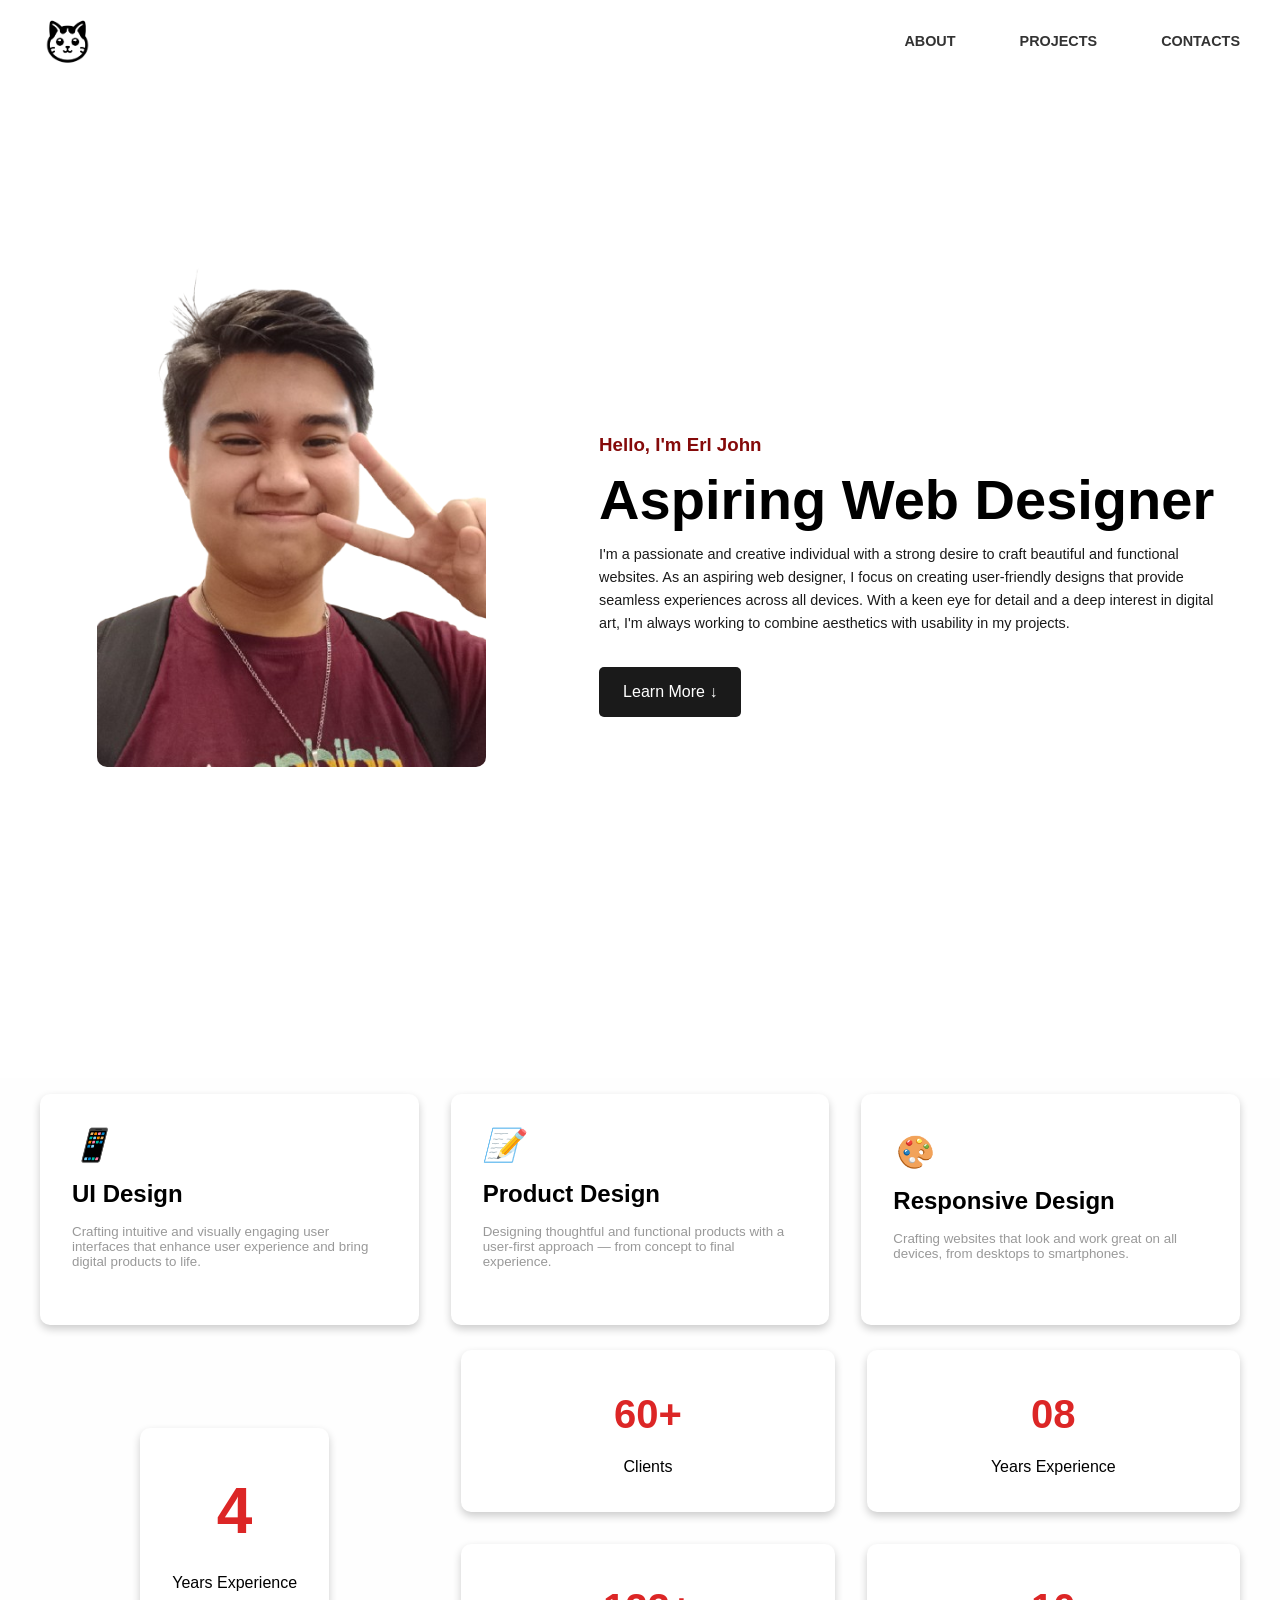
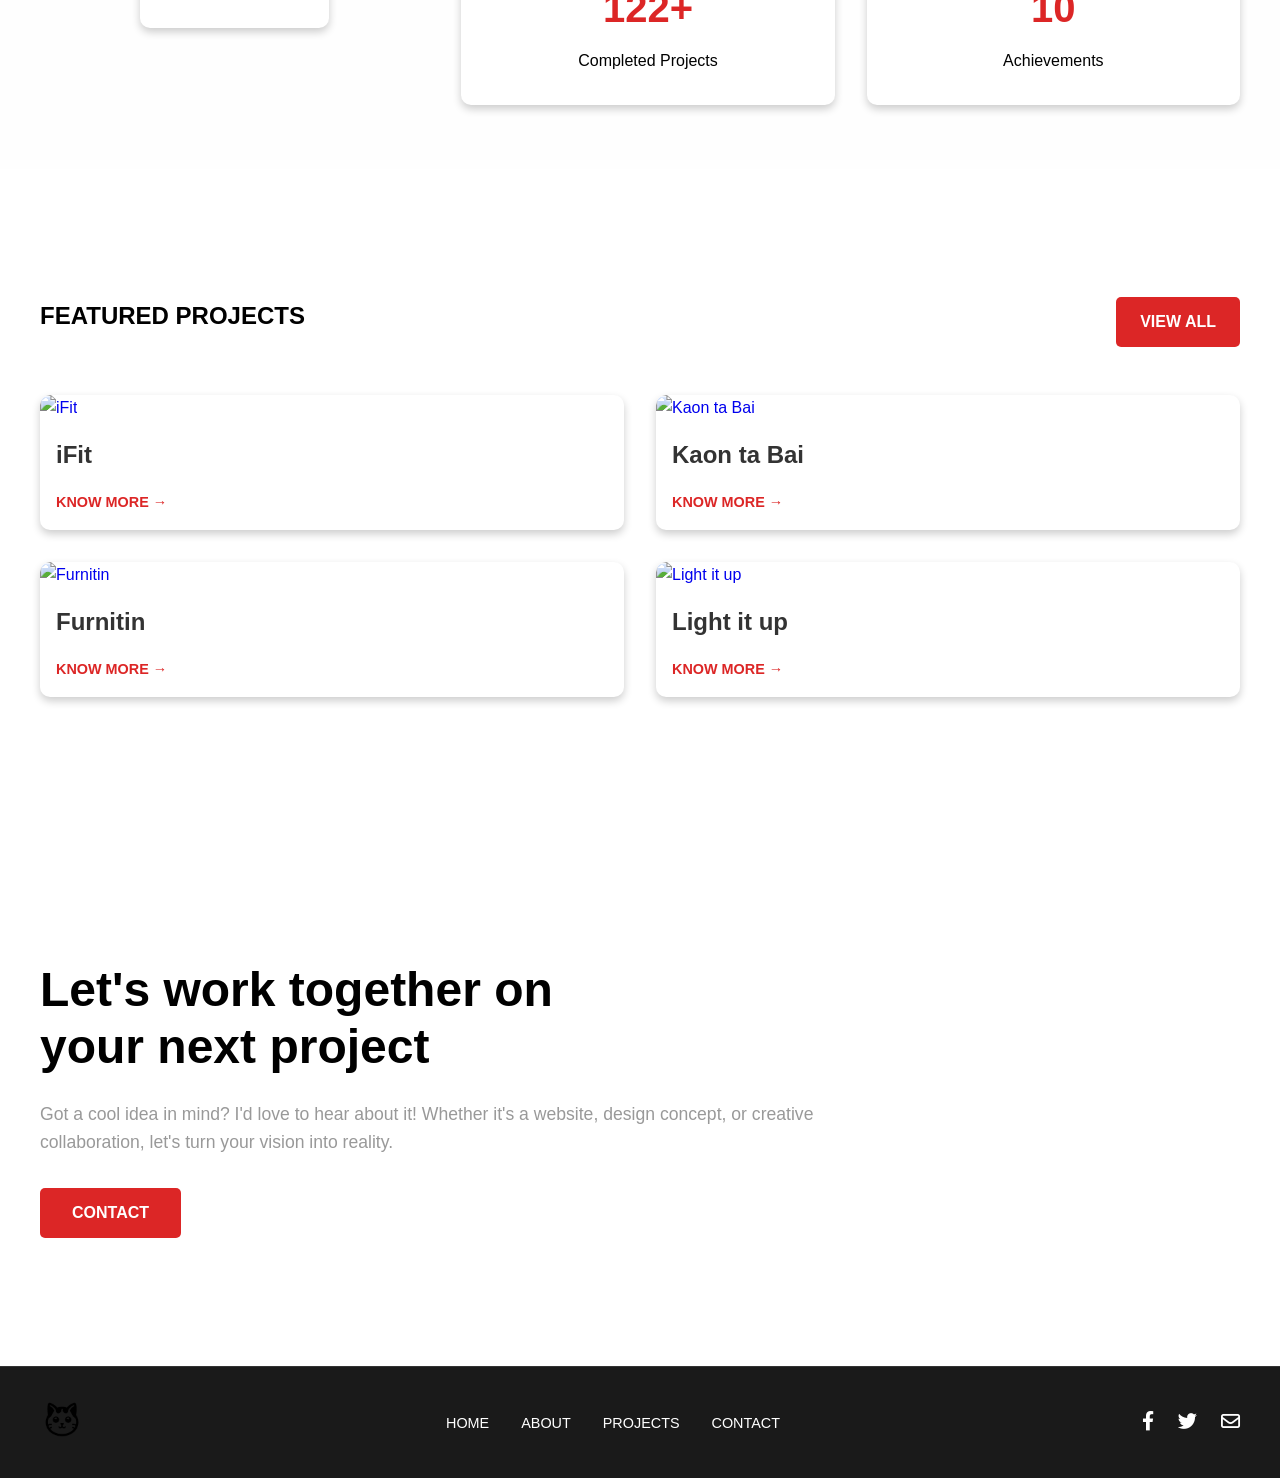
==== myportfolio/portfolio.html @ 9ce4c3c8 "current portfolio" ====
<!DOCTYPE html>
<html lang="en">
<head>
  <meta charset="UTF-8" />
  <meta name="viewport" content="width=device-width, initial-scale=1.0" />
  <meta http-equiv="X-UA-Compatible" content="IE=edge" />
  <meta name="description" content="Your Name's Portfolio - Web Developer, Designer, and Creator" />
  <meta name="author" content="Your Name" />
  <title>Portfolio</title>

  <link rel="stylesheet" href="styles.css" />
  <link rel="stylesheet" href="https://cdnjs.cloudflare.com/ajax/libs/font-awesome/6.0.0/css/all.min.css">
</head>
<body>
  <header class="header">
    <div class="container">
        <div class="logo">
            <img src="assets/ming.png" alt="Logo" />
        </div>
      <nav>
        <ul class="nav-list">
          <li><a href="#about">ABOUT</a></li>
          <li><a href="#projects">PROJECTS</a></li>
          <li><a href="#contact">CONTACTS</a></li>
        </ul>
      </nav>
    </div>
  </header>

  <!-- Hero Section -->
  <main class="main-content">
    <section id="home" class="section hero">
        <div class="hero-image">
            <img src="assets/me.png" alt="Your Name" />
        </div>
        <div class="hero-content">
            <h3>Hello, I'm Erl John</h3>
            <h1>Aspiring Web Designer</h1>
            <p>I'm a passionate and creative individual with a strong desire to craft beautiful and functional websites. As an aspiring web designer, I focus on creating user-friendly designs that provide seamless experiences across all devices. With a keen eye for detail and a deep interest in digital art, I'm always working to combine aesthetics with usability in my projects.</p>
            <a href="#about" class="btn">Learn More ↓</a>
        </div>
    </section>

  <!-- Skills Section -->
    <div class="random-rectangle">
        <section id="about" class="section services">
            <div class="services-container">
                <div class="service-cards">
                    <button class="service-card">
                        <i class="service-icon">📱</i>
                        <h3>UI Design</h3>
                        <p>Crafting intuitive and visually engaging user interfaces that enhance user experience and bring digital products to life.</p>
                    </button>
                    <button class="service-card">
                        <i class="service-icon">📝</i>
                        <h3>Product Design</h3>
                        <p>Designing thoughtful and functional products with a user-first approach — from concept to final experience.</p>
                    </button>
                    <button class="service-card">
                        <i class="service-icon">🎨</i>
                        <h3>Responsive Design</h3>
                        <p>Crafting websites that look and work great on all devices, from desktops to smartphones.</p>
                    </button>
                </div>

                <div class="stats-container">
                    <div class="stats-main">
                        <div class="stat-item large">
                        <h2>4</h2>
                        <p>Years Experience</p>
                        </div>
                    </div>
                    <div class="stats-grid">
                        <div class="stat-item">
                        <h2>60+</h2>
                        <p>Clients</p>
                        </div>
                        <div class="stat-item">
                        <h2>08</h2>
                        <p>Years Experience</p>
                        </div>
                        <div class="stat-item">
                        <h2>122+</h2>
                        <p>Completed Projects</p>
                        </div>
                        <div class="stat-item">
                        <h2>10</h2>
                        <p>Achievements</p>
                        </div>
                    </div>
                </div>
            </div>
        </section>
    </div>

    <!-- Projects Section -->
    <section id="projects" class="section featured-projects">
      <div class="projects-container">
        <div class="projects-header">
          <h2>FEATURED PROJECTS</h2>
          <a href="#projects-modal" class="view-all">VIEW ALL</a>

          <div id="projects-modal" class="modal">
            <div class="modal-content">
              <a href="#project-grid" class="close-btn1">&times;</a>
              <div class="modal-projects-grid">
                <a href="#" class="project-card">
                  <img src="https://images.unsplash.com/photo-1534438327276-14e5300c3a48?ixlib=rb-1.2.1&ixid=MnwxMjA3fDB8MHxwaG90by1wYWdlfHx8fGVufDB8fHx8&auto=format&fit=crop&w=1470&q=80" alt="The Vintage" />
                  <h3>iFit</h3>
                </a>
                <a href="#" class="project-card">
                  <img src="https://images.unsplash.com/photo-1546069901-ba9599a7e63c?ixlib=rb-1.2.1&ixid=MnwxMjA3fDB8MHxwaG90by1wYWdlfHx8fGVufDB8fHx8&auto=format&fit=crop&w=1480&q=80" alt="Foodasa" />
                  <h3>Kaon ta Bai</h3>
                </a>
                <a href="#" class="project-card">
                  <img src="https://images.unsplash.com/photo-1567538096630-e0c55bd6374c?ixlib=rb-1.2.1&ixid=MnwxMjA3fDB8MHxwaG90by1wYWdlfHx8fGVufDB8fHx8&auto=format&fit=crop&w=1374&q=80" alt="Marco Accent" />
                  <h3>Furnitin</h3>
                </a>
                <a href="#" class="project-card">
                  <img src="https://images.unsplash.com/photo-1511447333015-45b65e60f6d5?ixlib=rb-1.2.1&ixid=MnwxMjA3fDB8MHxwaG90by1wYWdlfHx8fGVufDB8fHx8&auto=format&fit=crop&w=1423&q=80" alt="Mozaik" />
                  <h3>Light it up</h3>
                </a>
              </div>
            </div>
          </div>
          
        </div>
        <div class="projects-grid">
            <a href="#ifit-modal" class="project-card">
              <img src="https://images.unsplash.com/photo-1534438327276-14e5300c3a48?ixlib=rb-1.2.1&ixid=MnwxMjA3fDB8MHxwaG90by1wYWdlfHx8fGVufDB8fHx8&auto=format&fit=crop&w=1470&q=80" alt="iFit" />
              <h3>iFit</h3>
              <span class="know-more">KNOW MORE →</span>
            </a>
            <a href="#kaon-modal" class="project-card">
              <img src="https://images.unsplash.com/photo-1546069901-ba9599a7e63c?ixlib=rb-1.2.1&ixid=MnwxMjA3fDB8MHxwaG90by1wYWdlfHx8fGVufDB8fHx8&auto=format&fit=crop&w=1480&q=80" alt="Kaon ta Bai" />
              <h3>Kaon ta Bai</h3>
              <span class="know-more">KNOW MORE →</span>
            </a>
            <a href="#furnitin-modal" class="project-card">
              <img src="https://images.unsplash.com/photo-1567538096630-e0c55bd6374c?ixlib=rb-1.2.1&ixid=MnwxMjA3fDB8MHxwaG90by1wYWdlfHx8fGVufDB8fHx8&auto=format&fit=crop&w=1374&q=80" alt="Furnitin" />
              <h3>Furnitin</h3>
              <span class="know-more">KNOW MORE →</span>
            </a>
            <a href="#light-modal" class="project-card">
              <img src="https://images.unsplash.com/photo-1511447333015-45b65e60f6d5?ixlib=rb-1.2.1&ixid=MnwxMjA3fDB8MHxwaG90by1wYWdlfHx8fGVufDB8fHx8&auto=format&fit=crop&w=1423&q=80" alt="Light it up" />
              <h3>Light it up</h3>
              <span class="know-more">KNOW MORE →</span>
            </a>
        </div>
      </div>

      <!-- Individual Project Modals -->
      <div id="ifit-modal" class="modal">
        <div class="modal-content project-modal">
          <a href="#project-grid" class="close-btn">&times;</a>
          <h2>iFit Project</h2>
          <div class="project-images-grid">
            <img src="assets/ifitl.png" alt="iFit 1" />
            <img src="assets/ifitn.png" alt="iFit 2" />
            <img src="assets/ifitn1.png" alt="iFit 3" />
          </div>
        </div>
      </div>

      <div id="kaon-modal" class="modal">
        <div class="modal-content project-modal">
          <a href="#project-grid" class="close-btn">&times;</a>
          <h2>Kaon ta Bai Project</h2>
          <div class="project-images-grid">
            <img src="assets/food.png" alt="Kaon 1" />
            <img src="assets/food2.png" alt="Kaon 2" />
            <img src="assets/food3.png" alt="Kaon 3" />
            <img src="assets/food4.png" alt="Kaon 4" />
          </div>
        </div>
      </div>

      <div id="furnitin-modal" class="modal">
        <div class="modal-content project-modal">
          <a href="#project-grid" class="close-btn">&times;</a>
          <h2>Furnitin Project</h2>
          <div class="project-images-grid">
            <img src="assets/furn.png" alt="Furnitin 1" />
            <img src="assets/furn2.png" alt="Furnitin 2" />
            <img src="assets/furn3.png" alt="Furnitin 3" />
            <img src="assets/furn4.png" alt="Furnitin 4" />
          </div>
        </div>
      </div>

      <div id="light-modal" class="modal">
        <div class="modal-content project-modal">
          <a href="#project-grid" class="close-btn">&times;</a>
          <h2>Light it up Project</h2>
          <div class="project-images-grid">
            <img src="assets/lit.png" alt="Light 1" />
            <img src="assets/lit2.png" alt="Light 2" />
            <img src="assets/lit3.png" alt="Light 3" />
            <img src="assets/lit4.png" alt="Light 4" />
          </div>
        </div>
      </div>
    </section>

    <!-- Contact Section -->
    <section id="contact" class="section contact-section">
      <div class="contact-container">
        <div class="contact-content">
          <h2>Let's work together on<br>your next project</h2>
          <p>Got a cool idea in mind? I'd love to hear about it! Whether it's a website, design concept, or creative collaboration, let's turn your vision into reality.</p>
          <a href="#contact-modal" class="contact-btn">CONTACT</a>

          <div id="contact-modal" class="modal">
            <div class="modal-content">
              <a href="#contact-content" class="close-btn">&times;</a>
              <h2>Contact Information</h2>
              <p><strong>Name:</strong> Erl John Montaño</p>
              <p><strong>Email:</strong> erljohnmontano333@gmail.com</p>
              <p><strong>Phone:</strong> 09486267512</p>
              <p><strong>Address:</strong> Lahug, Cebu City</p>
              <p>Feel free to reach out to me for any inquiries or collaborations!</p>
            </div>
          </div>

        </div>
      </div>
    </section>
  </main>

  <footer class="footer">
    <div class="footer-content">
      <div class="footer-logo">
        <img src="assets/ming.png" alt="Logo" width="40" />
      </div>
      <nav class="footer-nav">
        <ul>
          <li><a href="#home">HOME</a></li>
          <li><a href="#about">ABOUT</a></li>
          <li><a href="#projects">PROJECTS</a></li>
          <li><a href="#contact">CONTACT</a></li>
        </ul>
      </nav>
      <div class="social-links">
        <a href="https://web.facebook.com/erl.jhn.03" aria-label="Facebook" target="_blank"><i class="fab fa-facebook-f"></i></a>
        <a href="https://x.com/erljohnm_?t=EE7Vdq-QBRqPwjW-04t2mQ&s=09" aria-label="Twitter" target="_blank"><i class="fab fa-twitter"></i></a>
        <a href="https://www.instagram.com/erljhnmn_/" aria-label="Email" target="_blank"><i class="far fa-envelope"></i></a>
      </div>
    </div>
  </footer>
</body>
</html>
---- myportfolio/styles.css ----
:root {
    --bg-color: #ffffff;
    --text-color: #1a1a1a;
    --card-bg: #ffffff;
    --card-text: #1a1a1a;
    --accent-color: #dc2626;
    --header-bg: #ffffff;
    --footer-bg: #1a1a1a;
    --footer-text: #ffffff;
    --card-shadow: rgba(0, 0, 0, 0.2);
    --modal-overlay: rgba(0, 0, 0, 0.8);
}

/* Dark Theme */
@media (prefers-color-scheme: dark) {
    :root {
        --bg-color: #1a1a1a;
        --text-color: #ffffff;
        --card-bg: #2d2d2d;
        --card-text: #ffffff;
        --accent-color: #ff4444;
        --footer-bg: #000000;
        --footer-text: #ffffff;
        --card-shadow: rgba(255, 255, 255, 0.1);
        --modal-overlay: rgba(0, 0, 0, 0.9);
    }
}

body {
    font-family: 'Inter', sans-serif;
    margin: 0;
    padding: 0;
    color: #1a1a1a;
    background-color: #ffffff;
    line-height: 1.6;
  }

html {
    scroll-behavior: smooth;
}

.container {
    max-width: 1200px;
    margin: 0 auto;
    padding: 0 1rem;
    display: flex;
    justify-content: space-between;
    align-items: center;
  }
  
.header {
    padding: 1rem 0;
    background-color: white;
}

.hero {
    display: grid;
    grid-template-columns: 0.8fr 1fr;
    align-items: center; 
    gap: 3rem; 
    height: 100vh;
    padding: 0 2rem;
    background-color: white; 
    text-align: left; 
}

.hero-image {
    display: flex;
    justify-content: center;
    align-items: center;
    height: 100%; 
}

.hero-image img {
    max-width: 75%; 
    max-height: 90%;
    object-fit: cover; 
    border-radius: 10px; 
    margin-top: -7rem;
}

.hero-content {
    display: flex;
    flex-direction: column;
    align-items: flex-start;
    justify-content: center;
}
  
.hero h1 {
    font-size: 3.5rem;
    margin-top: -1.5rem;
    margin-bottom: -1rem;
    color: black;
}
  
.hero h3 {
    color: rgb(133, 10, 10);
}

.hero p {
    font-size: 0.9rem;
    margin-bottom: 2rem;
    padding-right: 2rem;
}
  
.btn {
    display: inline-block;
    padding: 0.75rem 1.5rem;
    background-color: #1a1a1a;
    color: white;
    text-decoration: none;
    border-radius: 5px;
    transition: background-color 0.3s ease;
}
  
.btn:hover {
    background-color: #333;
    transform: scale(1.04);
    box-shadow: 0 4px 8px rgba(0, 0, 0, 0.2);
    transition: transform 0.3s ease, box-shadow 0.3s ease;
}
  
.logo {
    display: flex;
    align-items: center;
}

.logo img {
    max-height: 50px;
    width: auto;
}

.nav-list {
    list-style: none;
    display: flex;
    gap: 4rem;
    padding: 0;
    margin: 0;
}
  
.nav-list a {
    text-decoration: none;
    color: #333;
    font-weight: 600;
    font-size: 0.9rem;
}
  
.nav-list a:hover {
    text-decoration: underline;
}
  
.main-content {
    padding: 2rem 0;
}
  
.section {
    margin-bottom: 4rem;
}
  
.section h2 {
    font-size: 1.5rem;
    margin-bottom: 1rem;
}

/* Services Section Styles */
.services {
    color: white;
    padding: 4rem 0;
}

.random-rectangle {
    top: 0; 
    left: 0; 
    width: 100%;
    height: 100%;
    background-color: rgb(254, 254, 254); 
    z-index: 0; 
}

.services-container {
    max-width: 1200px;
    margin: 0 auto;
    padding: 0 1rem;
}

.service-cards {
    display: grid;
    grid-template-columns: repeat(3, 1fr);
    gap: 2rem;
    margin-bottom: 6rem;
    height: 10rem;
    margin-top: -3rem;
}

.service-card {
    background-color: white;
    box-shadow: 0 4px 8px rgba(0, 0, 0, 0.2);
    color: black;
    padding: 2rem;
    border-radius: 10px;
    border: none;
    cursor: pointer;
    text-align: left;
    transition: all 0.3s ease;
}

.service-card:hover {
    background-color: #951f1f;
    color: white;
    transform: scale(1.1);
    box-shadow: 0 4px 8px rgba(0, 0, 0, 0.2);
}

.service-card:hover p{
    color: white;
}

.service-icon {
    font-size: 2rem;
    margin-bottom: 1rem;
    display: block;
}

.service-card h3 {
    margin: 1rem 0;
    font-size: 1.5rem;
}

.service-card p {
    margin-bottom: 1.5rem;
    color: #999;
}

.know-more {
    color: #dc2626;
    text-decoration: none;
    font-size: 0.9rem;
    font-weight: 600;
}

.service-card.active .know-more {
    color: white;
}

/* Stats Styles */
.stats-container {
    display: grid;
    grid-template-columns: 1fr 2fr;
    gap: 2rem;
    margin-top: 4rem;
}

.stats-main {
    display: flex;
    align-items: center;
    justify-content: center;
}

.stats-grid {
    display: grid;
    grid-template-columns: repeat(2, 1fr);
    gap: 2rem;
}

.stat-item {
    background-color: white;
    padding: 2rem;
    border-radius: 10px;
    text-align: center;
    box-shadow: 0 4px 8px rgba(0, 0, 0, 0.2);
}

.stat-item h2 {
    font-size: 2.5rem;
    color: #dc2626;
    margin: 0;
    margin-bottom: 0.5rem;
}

.stat-item p {
    margin: 0;
    color: black;
}

.stat-item.large h2 {
    font-size: 4rem;
}

/* Featured Projects Section */
.featured-projects {
    background-color: white;
    color: white;
    padding: 4rem 0;
}

.projects-container {
    max-width: 1200px;
    margin: 0 auto;
    padding: 0 1rem;
}

.projects-header {
    display: flex;
    justify-content: space-between;
    align-items: flex-start;
    margin-bottom: 3rem;
}

.projects-header h2 {
    font-size: 1.5rem;
    margin: 0;
    color: black;
}

.projects-header p {
    color: #999;
    margin: 0.5rem 0;
}

.view-all {
    background-color: #dc2626;
    color: white;
    padding: 0.75rem 1.5rem;
    text-decoration: none;
    border-radius: 5px;
    font-weight: 600;
    transition: background-color 0.3s ease;
}

.view-all:hover {
    background-color: #b91c1c;
    transform: scale(1.2);
    box-shadow: 0 4px 8px rgba(0, 0, 0, 0.2);
    transition: transform 0.3s ease, box-shadow 0.3s ease;
}

/* Modal Styles */
.modal {
    display: none;
    position: fixed;
    top: 0;
    left: 0;
    width: 100%;
    height: 100%;
    background-color: rgba(0, 0, 0, 0.8);
    z-index: 1000;
    justify-content: center;
    align-items: center;
}

.modal:target {
    display: flex;
}

.modal-content {
    background-color: white;
    padding: 2rem;
    border-radius: 10px;
    max-width: 90%;
    width: 800px;
    position: relative;
    z-index: 1001; 
}

.project-modal {
    width: 1000px;
    max-width: 95%;
}

.project-modal h2 {
    color: #333;
    margin-bottom: 2rem;
    font-size: 2rem;
}

.project-images-grid {
    display: grid;
    grid-template-columns: repeat(2, 1fr);
    gap: 1.5rem;
    margin-top: -1rem;
}

.project-images-grid img {
    width: 100%;
    height: 250px;
    object-fit: cover;
    border-radius: 10px;
    transition: transform 0.3s ease;
}

.project-images-grid img:hover {
    transform: scale(1.05);
}

.close-btn {
    position: absolute;
    top: 10px;
    right: 20px;
    font-size: 1.5rem;
    text-decoration: none;
    color: #333;
    z-index: 1002;
    cursor: pointer;
    width: 30px;
    height: 30px;
    display: flex;
    align-items: center;
    justify-content: center;
    border-radius: 50%;
    transition: all 0.3s ease;
    margin-bottom: -3rem;
    margin-top: 2rem;
}

.close-btn1 {
    position: absolute;
    top: 10px;
    right: 20px;
    font-size: 1.5rem;
    text-decoration: none;
    color: #333;
    z-index: 1002;
    cursor: pointer;
    width: 30px;
    height: 30px;
    display: flex;
    align-items: center;
    justify-content: center;
    border-radius: 50%;
    transition: all 0.3s ease;
    margin-bottom: -3rem;
    padding-top: 0.1rem;
}
.close-btn1:hover {
    background-color: #dc2626;
    color: white;
    padding-right: 0.2rem;
    transform: rotate(90deg);
}


.close-btn:hover {
    background-color: #dc2626;
    color: white;
    transform: rotate(90deg);
}

.modal-projects-grid {
    display: grid;
    grid-template-columns: repeat(2, 1fr);
    gap: 1.5rem;
    margin-top: 1rem;
}

.modal-projects-grid .project-card {
    text-decoration: none;
    color: black;
    text-align: center;
    background-color: #f5f5f5;
    padding: 1rem;
    border-radius: 10px;
    transition: transform 0.3s ease, box-shadow 0.3s ease;
}

.modal-projects-grid .project-card img {
    width: 100%;
    height: 150px;
    object-fit: cover;
    border-radius: 10px;
}

.modal-projects-grid .project-card:hover {
    transform: scale(1.05);
    box-shadow: 0 4px 8px rgba(0, 0, 0, 0.2);
}

.projects-grid {
    display: grid;
    grid-template-columns: repeat(2, 1fr);
    gap: 2rem;
}

.project-card {
    position: relative;
    overflow: hidden;
    border-radius: 10px;
    background-color: white;
    border: none; 
    cursor: pointer;
    text-align: left;
    padding: 0;
    transition: transform 0.3s ease, box-shadow 0.3s ease;
    box-shadow: 0 4px 8px rgba(0, 0, 0, 
    0.2);
    text-decoration: none;
}

.project-card img {
    width: 100%;
    height: 250px;
    object-fit: cover;
    border-top-left-radius: 10px;
    border-top-right-radius: 10px;
    transition: transform 0.3s ease;
}

.project-card:hover {
    transform: scale(1.05);
    box-shadow: 0 4px 8px rgba(0, 0, 0, 0.2);
}

.project-card h3 {
    margin: 1rem;
    font-size: 1.5rem;
    color: #333;
}

.project-card .know-more {
    display: block;
    margin: 0 1rem 1rem;
    color: #dc2626;
    text-decoration: none;
    font-weight: 600;
    transition: color 0.3s ease;
}

.project-card .know-more:hover {
    color: #400101;
}

/* Contact Section */
.contact-section {
    background-color: white;
    color: black;
    padding: 6rem 0;
    margin-bottom: 0;
}

.contact-container {
    max-width: 1200px;
    margin: 0 auto;
    padding: 0 1rem;
}

.contact-content {
    max-width: 800px;
}

.contact-content h2 {
    font-size: 3rem;
    margin-bottom: 1.5rem;
    line-height: 1.2;
}

.contact-content p {
    color: #999;
    margin-bottom: 2rem;
    font-size: 1.1rem;
}

.contact-btn {
    display: inline-block;
    padding: 0.75rem 2rem;
    background-color: #dc2626;
    color: white;
    text-decoration: none;
    border-radius: 5px;
    font-weight: 600;
    transition: background-color 0.3s ease;
}

.contact-btn:hover {
    background-color: #b91c1c;
    transform: scale(1.04);
    box-shadow: 0 4px 8px rgba(0, 0, 0, 0.2);
    transition: transform 0.3s ease, box-shadow 0.3s ease;
}

/* Footer Styles */
.footer {
    background-color: #1a1a1a;
    color: white;
    padding: 2rem 0;
    border-top: 1px solid #333;
}

.footer-content {
    max-width: 1200px;
    margin: 0 auto;
    padding: 0 1rem;
    display: flex;
    justify-content: space-between;
    align-items: center;
}

.footer-logo img {
    height: 40px;
    width: auto;
}

.footer-nav ul {
    list-style: none;
    display: flex;
    gap: 2rem;
    margin: 0;
    padding: 0;
}

.footer-nav a {
    color: white;
    text-decoration: none;
    font-size: 0.9rem;
    transition: color 0.3s ease;
}

.footer-nav a:hover {
    color: #dc2626;
}

.social-links {
    display: flex;
    gap: 1.5rem;
}

.social-links a {
    color: white;
    font-size: 1.2rem;
    transition: color 0.3s ease;
}

.social-links a:hover {
    color: #dc2626;
}

.footer-credit {
    color: #999;
    font-size: 0.9rem;
}

.footer-credit p {
    margin: 0;
}
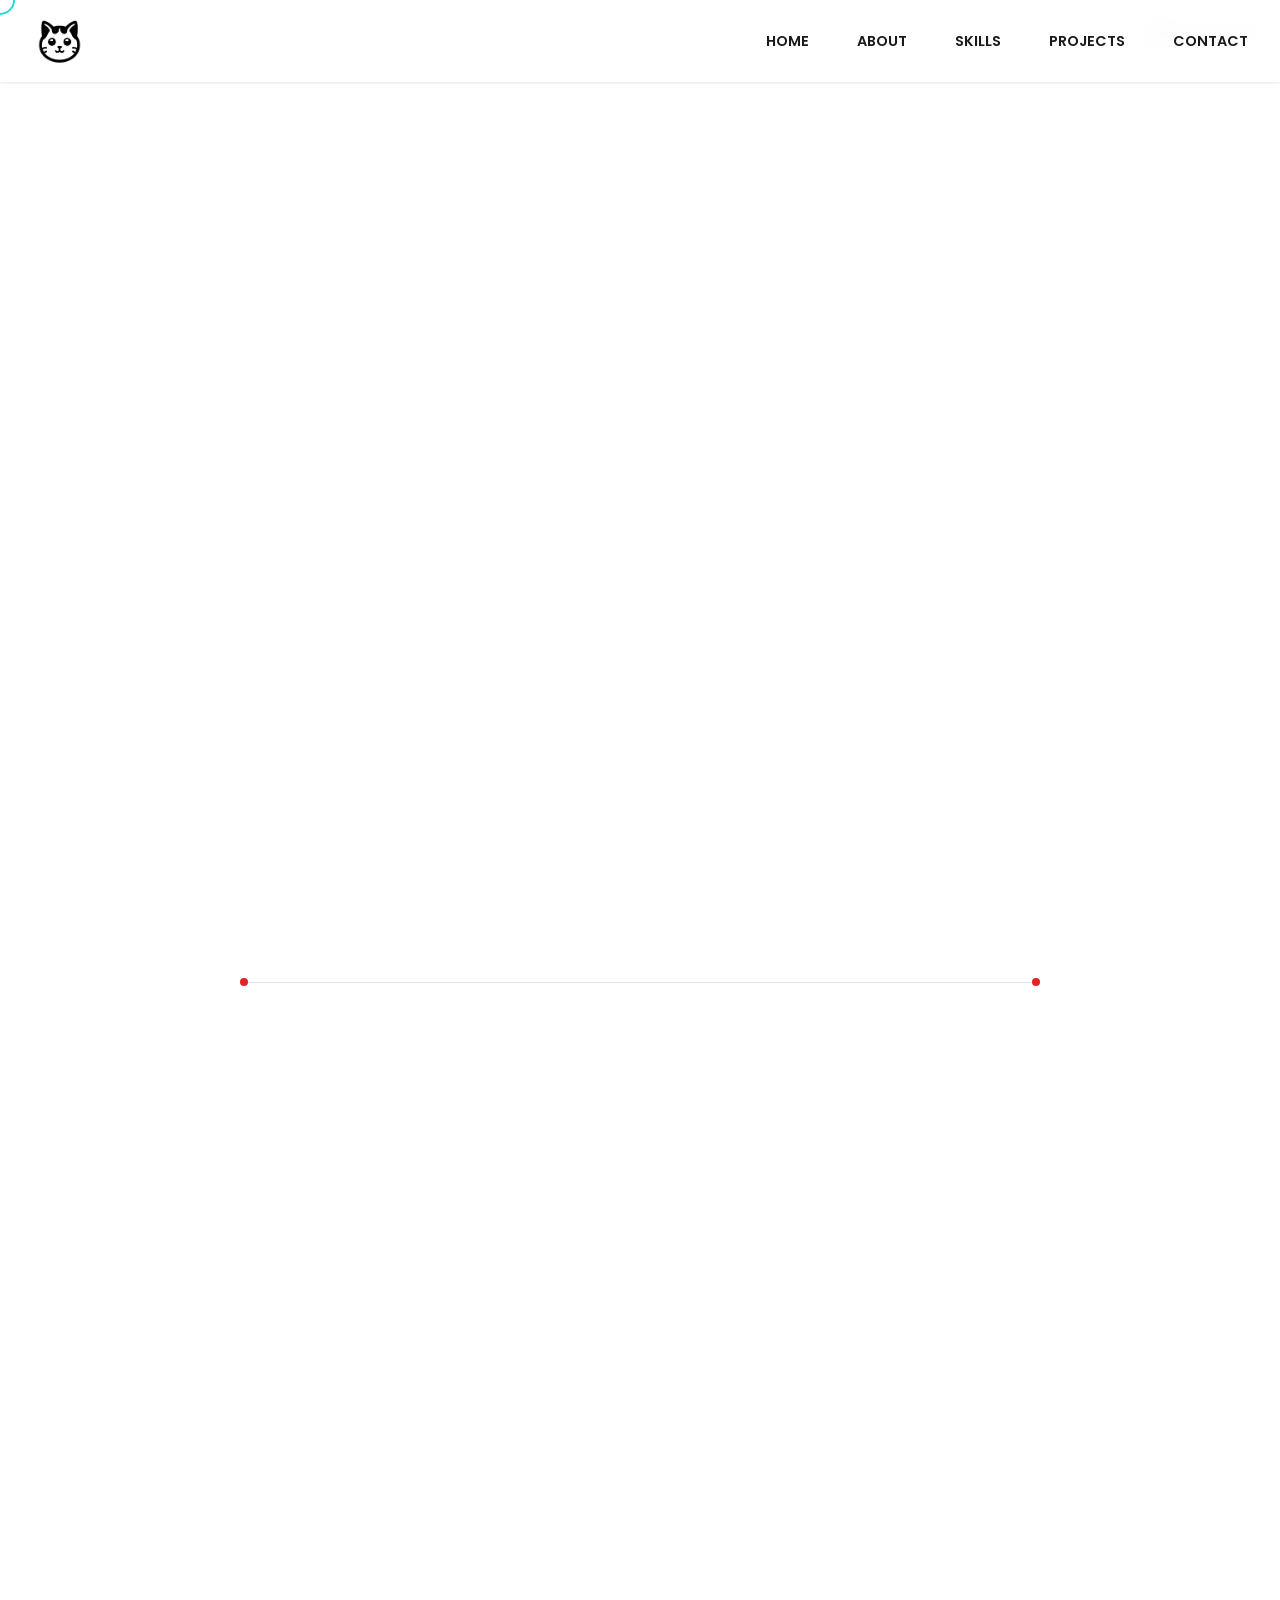
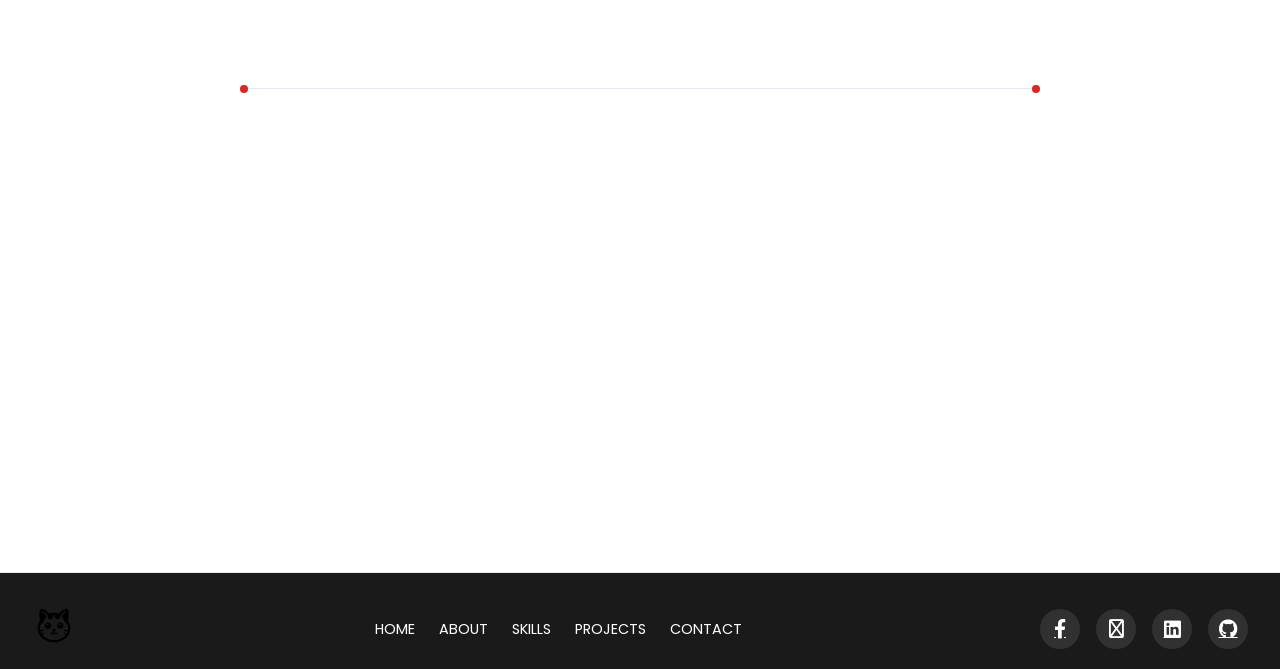
==== commit d687f867: "Final Portfolio" ====
--- a/myportfolio/portfolio.html
+++ b/myportfolio/portfolio.html
@@ -4,121 +4,280 @@
   <meta charset="UTF-8" />
   <meta name="viewport" content="width=device-width, initial-scale=1.0" />
   <meta http-equiv="X-UA-Compatible" content="IE=edge" />
-  <meta name="description" content="Your Name's Portfolio - Web Developer, Designer, and Creator" />
-  <meta name="author" content="Your Name" />
-  <title>Portfolio</title>
+  <meta name="description" content="Erl John Montaño's Portfolio - Software Developer & Web Designer" />
+  <meta name="author" content="Erl John Montaño" />
+  <title>Erl John Montaño | Software Developer</title>
 
   <link rel="stylesheet" href="styles.css" />
   <link rel="stylesheet" href="https://cdnjs.cloudflare.com/ajax/libs/font-awesome/6.0.0/css/all.min.css">
+  <link href="https://fonts.googleapis.com/css2?family=Poppins:wght@300;400;500;600;700&display=swap" rel="stylesheet">
+  <link href="https://unpkg.com/aos@2.3.1/dist/aos.css" rel="stylesheet">
+  <link href="https://unpkg.com/prismjs@1.29.0/themes/prism-tomorrow.css" rel="stylesheet" />
 </head>
 <body>
+  <div id="cursor"></div>
+  <div id="particles-js"></div>
+  <div id="three-bg"></div>
+  <div class="theme-switch-wrapper">
+    <label class="theme-switch" for="checkbox">
+      <input type="checkbox" id="checkbox" />
+      <div class="slider round"></div>
+    </label>
+    <span class="theme-label">Dark Mode</span>
+  </div>
+  
   <header class="header">
     <div class="container">
-        <div class="logo">
-            <img src="assets/ming.png" alt="Logo" />
-        </div>
+      <div class="logo">
+        <img src="assets/ming.png" alt="Logo" />
+      </div>
       <nav>
         <ul class="nav-list">
-          <li><a href="#about">ABOUT</a></li>
-          <li><a href="#projects">PROJECTS</a></li>
-          <li><a href="#contact">CONTACTS</a></li>
+          <li><a href="#home" class="nav-link">HOME</a></li>
+          <li><a href="#about" class="nav-link">ABOUT</a></li>
+          <li><a href="#skills" class="nav-link">SKILLS</a></li>
+          <li><a href="#projects" class="nav-link">PROJECTS</a></li>
+          <li><a href="#contact" class="nav-link">CONTACT</a></li>
         </ul>
+        <div class="nav-indicator"></div>
       </nav>
     </div>
   </header>
 
-  <!-- Hero Section -->
   <main class="main-content">
     <section id="home" class="section hero">
-        <div class="hero-image">
-            <img src="assets/me.png" alt="Your Name" />
-        </div>
-        <div class="hero-content">
-            <h3>Hello, I'm Erl John</h3>
-            <h1>Aspiring Web Designer</h1>
-            <p>I'm a passionate and creative individual with a strong desire to craft beautiful and functional websites. As an aspiring web designer, I focus on creating user-friendly designs that provide seamless experiences across all devices. With a keen eye for detail and a deep interest in digital art, I'm always working to combine aesthetics with usability in my projects.</p>
-            <a href="#about" class="btn">Learn More ↓</a>
-        </div>
+      <div class="hero-image" data-aos="fade-right" data-aos-duration="1000">
+        <img src="assets/me.png" alt="Erl John" />
+      </div>
+      <div class="hero-content" data-aos="fade-left" data-aos-duration="1000" data-aos-delay="300">
+        <h3>Hello, I'm <span class="accent-text">Erl John</span></h3>
+        <h1 class="glitch" data-text="I'm a">I'm a <span class="typed-text"></span></h1>
+        <p>A passionate software developer with a strong foundation in computer science and a keen eye for design. I create efficient, scalable applications and user-friendly interfaces. With expertise in both front-end and back-end technologies, I build complete solutions that solve real-world problems.</p>
+        <div class="hero-buttons">
+          <a href="#about" class="btn btn-primary">Learn More <i class="fas fa-arrow-down"></i></a>
+          <a href="#contact" class="btn btn-outline">Contact Me <i class="fas fa-paper-plane"></i></a>
+        </div>
+      </div>
     </section>
 
-  <!-- Skills Section -->
-    <div class="random-rectangle">
-        <section id="about" class="section services">
-            <div class="services-container">
-                <div class="service-cards">
-                    <button class="service-card">
-                        <i class="service-icon">📱</i>
-                        <h3>UI Design</h3>
-                        <p>Crafting intuitive and visually engaging user interfaces that enhance user experience and bring digital products to life.</p>
-                    </button>
-                    <button class="service-card">
-                        <i class="service-icon">📝</i>
-                        <h3>Product Design</h3>
-                        <p>Designing thoughtful and functional products with a user-first approach — from concept to final experience.</p>
-                    </button>
-                    <button class="service-card">
-                        <i class="service-icon">🎨</i>
-                        <h3>Responsive Design</h3>
-                        <p>Crafting websites that look and work great on all devices, from desktops to smartphones.</p>
-                    </button>
-                </div>
-
-                <div class="stats-container">
-                    <div class="stats-main">
-                        <div class="stat-item large">
-                        <h2>4</h2>
-                        <p>Years Experience</p>
-                        </div>
-                    </div>
-                    <div class="stats-grid">
-                        <div class="stat-item">
-                        <h2>60+</h2>
-                        <p>Clients</p>
-                        </div>
-                        <div class="stat-item">
-                        <h2>08</h2>
-                        <p>Years Experience</p>
-                        </div>
-                        <div class="stat-item">
-                        <h2>122+</h2>
-                        <p>Completed Projects</p>
-                        </div>
-                        <div class="stat-item">
-                        <h2>10</h2>
-                        <p>Achievements</p>
-                        </div>
-                    </div>
-                </div>
-            </div>
-        </section>
-    </div>
-
-    <!-- Projects Section -->
+    <div class="section-divider"><div class="divider-inner"></div></div>
+
+    <section id="about" class="section about-section">
+      <div class="container">
+        <div class="section-title" data-aos="fade-up">
+          <h2>About <span class="accent-text">Me</span></h2>
+          <p>Get to know my background and expertise</p>
+        </div>
+        
+        <div class="about-content">
+          <div class="about-image" data-aos="fade-right" data-aos-delay="100">
+            <img src="assets/me.png" alt="Erl John Profile" />
+          </div>
+          <div class="about-text" data-aos="fade-left" data-aos-delay="300">
+            <h3>Software Developer & UI Designer</h3>
+            <p>I am a passionate computer science professional with a strong desire to create innovative software solutions. My journey in technology began with a fascination for how digital systems work and evolved into a career focused on building robust applications with elegant user interfaces.</p>
+            <p>With 4+ years of experience in web development and application design, I specialize in creating responsive, user-friendly interfaces that deliver exceptional user experiences while maintaining clean, efficient code architecture.</p>
+            
+            <div class="about-details">
+              <div class="detail-item">
+                <span class="detail-label"><i class="fas fa-user-graduate"></i> Education:</span>
+                <span class="detail-value">B.S. Computer Science, University of the Philippines Cebu</span>
+              </div>
+              <div class="detail-item">
+                <span class="detail-label"><i class="fas fa-map-marker-alt"></i> Location:</span>
+                <span class="detail-value">Lahug, Cebu City</span>
+              </div>
+              <div class="detail-item">
+                <span class="detail-label"><i class="fas fa-envelope"></i> Email:</span>
+                <span class="detail-value">erljohnmontano333@gmail.com</span>
+              </div>
+            </div>
+            
+            <a href="assets/Montaño_CV.pdf" class="btn btn-primary mt-4" download>Download Resume <i class="fas fa-download"></i></a>
+          </div>
+        </div>
+
+        <div class="stats-container" data-aos="fade-up" data-aos-delay="200">
+          <div class="stat-item">
+            <div class="counter-wrapper">
+              <span class="counter" data-count="4"></span>
+            </div>
+            <p>Completed Projects</p>
+          </div>
+        </div>
+      </div>
+    </section>
+
+    <div class="section-divider"><div class="divider-inner"></div></div>
+
+    <section id="skills" class="section skills-section">
+      <div class="container">
+        <div class="section-title" data-aos="fade-up">
+          <h2>Technical <span class="accent-text">Skills</span></h2>
+          <p>My expertise in software development and design</p>
+        </div>
+        
+        <div class="skills-content">
+          <div class="skills-category" data-aos="fade-up" data-aos-delay="100">
+            <h3><i class="fas fa-code"></i> Programming Languages</h3>
+            <div class="skills-grid">
+              <div class="skill-item">
+                <div class="skill-info">
+                  <span>HTML</span>
+                  <span>85%</span>
+                </div>
+                <div class="skill-bar">
+                  <div class="skill-progress" data-progress="85%"></div>
+                </div>
+              </div>
+              <div class="skill-item">
+                <div class="skill-info">
+                  <span>Python</span>
+                  <span>65%</span>
+                </div>
+                <div class="skill-bar">
+                  <div class="skill-progress" data-progress="65%"></div>
+                </div>
+              </div>
+              <div class="skill-item">
+                <div class="skill-info">
+                  <span>CSS</span>
+                  <span>90%</span>
+                </div>
+                <div class="skill-bar">
+                  <div class="skill-progress" data-progress="90%"></div>
+                </div>
+              </div>
+              <div class="skill-item">
+                <div class="skill-info">
+                  <span>C/C++</span>
+                  <span>75%</span>
+                </div>
+                <div class="skill-bar">
+                  <div class="skill-progress" data-progress="75%"></div>
+                </div>
+              </div>
+            </div>
+          </div>
+          
+          <div class="skills-category" data-aos="fade-up" data-aos-delay="200">
+            <h3><i class="fas fa-laptop-code"></i> Web Development</h3>
+            <div class="skills-grid">
+              <div class="skill-item">
+                <div class="skill-info">
+                  <span>HTML/CSS</span>
+                  <span>95%</span>
+                </div>
+                <div class="skill-bar">
+                  <div class="skill-progress" data-progress="95%"></div>
+                </div>
+              </div>
+              <div class="skill-item">
+                <div class="skill-info">
+                  <span>React.js</span>
+                  <span>88%</span>
+                </div>
+                <div class="skill-bar">
+                  <div class="skill-progress" data-progress="88%"></div>
+                </div>
+              </div>
+              
+              <div class="skill-item">
+                <div class="skill-info">
+                  <span>Vue.js</span>
+                  <span>85%</span>
+                </div>
+                <div class="skill-bar">
+                  <div class="skill-progress" data-progress="85%"></div>
+                </div>
+              </div>
+            </div>
+          </div>
+          
+          <div class="skills-category" data-aos="fade-up" data-aos-delay="300">
+            <h3><i class="fas fa-tools"></i> Other Skills & Tools</h3>
+            <div class="tech-stack">
+              <div class="tech-item" title="Git">
+                <i class="fab fa-git-alt"></i>
+                <span>Git</span>
+              </div>
+              <div class="tech-item" title="Docker">
+                <i class="fab fa-github"></i>
+                <span>Github</span>
+              </div>
+              <div class="tech-item" title="Figma">
+                <i class="fab fa-figma"></i>
+                <span>Figma</span>
+              </div>
+              <div class="tech-item" title="VSCode">
+                <i class="fas fa-code"></i>
+                <span>VSCode</span>
+              </div>
+              <div class="tech-item" title="UI/UX">
+                <i class="fas fa-paint-brush"></i>
+                <span>UI/UX</span>
+              </div>
+              <div class="tech-item" title="Pixel Art">
+                <i class="fas fa-gamepad"></i>
+                <span>Pixel Art</span>
+              </div>
+            </div>
+          </div>
+        </div>
+      </div>
+    </section>
+
+    <div class="section-divider"><div class="divider-inner"></div></div>
+
     <section id="projects" class="section featured-projects">
       <div class="projects-container">
+        <div class="section-title" data-aos="fade-up">
+          <h2>Featured <span class="accent-text">Projects</span></h2>
+          <p>A showcase of my recent work</p>
+        </div>
         <div class="projects-header">
-          <h2>FEATURED PROJECTS</h2>
-          <a href="#projects-modal" class="view-all">VIEW ALL</a>
+          <a href="#projects-modal" class="view-all" data-aos="fade-left">VIEW ALL <i class="fas fa-external-link-alt"></i></a>
 
           <div id="projects-modal" class="modal">
             <div class="modal-content">
-              <a href="#project-grid" class="close-btn1">&times;</a>
+              <a href="#projects" class="close-btn1">&times;</a>
+              <h2>All Projects</h2>
               <div class="modal-projects-grid">
                 <a href="#" class="project-card">
-                  <img src="https://images.unsplash.com/photo-1534438327276-14e5300c3a48?ixlib=rb-1.2.1&ixid=MnwxMjA3fDB8MHxwaG90by1wYWdlfHx8fGVufDB8fHx8&auto=format&fit=crop&w=1470&q=80" alt="The Vintage" />
-                  <h3>iFit</h3>
+                  <div class="project-image">
+                    <img src="https://www.lawnow.org/wp-content/uploads/2021/11/pexels-ekaterina-bolovtsova-6077326.jpg" alt="Layman's" />
+                  </div>
+                  <div class="project-info">
+                    <h3>Layman's Law</h3>
+                    <p>Legal Support and Consultancy Platform</p>
+                  </div>
                 </a>
                 <a href="#" class="project-card">
-                  <img src="https://images.unsplash.com/photo-1546069901-ba9599a7e63c?ixlib=rb-1.2.1&ixid=MnwxMjA3fDB8MHxwaG90by1wYWdlfHx8fGVufDB8fHx8&auto=format&fit=crop&w=1480&q=80" alt="Foodasa" />
-                  <h3>Kaon ta Bai</h3>
+                  <div class="project-image">
+                    <img src="https://media.nature.com/lw767/magazine-assets/d41586-022-01878-7/d41586-022-01878-7_23197830.jpg" alt="UPLoad" />
+                  </div>
+                  <div class="project-info">
+                    <h3>UPLoad</h3>
+                    <p>Report Generator</p>
+                  </div>
                 </a>
                 <a href="#" class="project-card">
-                  <img src="https://images.unsplash.com/photo-1567538096630-e0c55bd6374c?ixlib=rb-1.2.1&ixid=MnwxMjA3fDB8MHxwaG90by1wYWdlfHx8fGVufDB8fHx8&auto=format&fit=crop&w=1374&q=80" alt="Marco Accent" />
-                  <h3>Furnitin</h3>
+                  <div class="project-image">
+                    <img src="https://upload.wikimedia.org/wikipedia/commons/7/71/Labyrinth_of_Failure.jpg" alt="Mimiz" />
+                  </div>
+                  <div class="project-info">
+                    <h3>Mimiz</h3>
+                    <p>Cat-themed Maze Game</p>
+                  </div>
                 </a>
                 <a href="#" class="project-card">
-                  <img src="https://images.unsplash.com/photo-1511447333015-45b65e60f6d5?ixlib=rb-1.2.1&ixid=MnwxMjA3fDB8MHxwaG90by1wYWdlfHx8fGVufDB8fHx8&auto=format&fit=crop&w=1423&q=80" alt="Mozaik" />
-                  <h3>Light it up</h3>
+                  <div class="project-image">
+                    <img src="https://cdn.shopify.com/s/files/1/0507/3754/5401/t/1/assets/AA4079_LOL_preset_ftd-mx-tile-wide-lv-new.jpeg?v=1650037387&width=1920" alt="SupplAi" />
+                  </div>
+                  <div class="project-info">
+                    <h3>SupplAI</h3>
+                    <p>Smart Inventory Management</p>
+                  </div>
                 </a>
               </div>
             </div>
@@ -126,102 +285,272 @@
           
         </div>
         <div class="projects-grid">
-            <a href="#ifit-modal" class="project-card">
-              <img src="https://images.unsplash.com/photo-1534438327276-14e5300c3a48?ixlib=rb-1.2.1&ixid=MnwxMjA3fDB8MHxwaG90by1wYWdlfHx8fGVufDB8fHx8&auto=format&fit=crop&w=1470&q=80" alt="iFit" />
-              <h3>iFit</h3>
-              <span class="know-more">KNOW MORE →</span>
-            </a>
-            <a href="#kaon-modal" class="project-card">
-              <img src="https://images.unsplash.com/photo-1546069901-ba9599a7e63c?ixlib=rb-1.2.1&ixid=MnwxMjA3fDB8MHxwaG90by1wYWdlfHx8fGVufDB8fHx8&auto=format&fit=crop&w=1480&q=80" alt="Kaon ta Bai" />
-              <h3>Kaon ta Bai</h3>
-              <span class="know-more">KNOW MORE →</span>
-            </a>
-            <a href="#furnitin-modal" class="project-card">
-              <img src="https://images.unsplash.com/photo-1567538096630-e0c55bd6374c?ixlib=rb-1.2.1&ixid=MnwxMjA3fDB8MHxwaG90by1wYWdlfHx8fGVufDB8fHx8&auto=format&fit=crop&w=1374&q=80" alt="Furnitin" />
-              <h3>Furnitin</h3>
-              <span class="know-more">KNOW MORE →</span>
-            </a>
-            <a href="#light-modal" class="project-card">
-              <img src="https://images.unsplash.com/photo-1511447333015-45b65e60f6d5?ixlib=rb-1.2.1&ixid=MnwxMjA3fDB8MHxwaG90by1wYWdlfHx8fGVufDB8fHx8&auto=format&fit=crop&w=1423&q=80" alt="Light it up" />
-              <h3>Light it up</h3>
-              <span class="know-more">KNOW MORE →</span>
-            </a>
-        </div>
-      </div>
-
-      <!-- Individual Project Modals -->
+          <a href="#ifit-modal" class="project-card" data-aos="fade-up" data-aos-delay="100">
+            <div class="project-image">
+              <img src="https://www.lawnow.org/wp-content/uploads/2021/11/pexels-ekaterina-bolovtsova-6077326.jpg" alt="Layman's Law" />
+              <div class="project-overlay">
+                <span class="know-more">EXPLORE PROJECT <i class="fas fa-arrow-right"></i></span>
+              </div>
+            </div>
+            <div class="project-info">
+              <h3>Layman's Law</h3>
+              <p>Legal Support and Consultancy Platform</p>
+              <div class="project-tech">
+                <span>JavaScript</span>
+                <span>React</span>
+                <span>Next.js</span>
+                <span>CSS</span>
+              </div>
+            </div>
+          </a>
+          <a href="#kaon-modal" class="project-card" data-aos="fade-up" data-aos-delay="200">
+            <div class="project-image">
+              <img src="https://media.nature.com/lw767/magazine-assets/d41586-022-01878-7/d41586-022-01878-7_23197830.jpg" alt="UPLoad" />
+              <div class="project-overlay">
+                <span class="know-more">EXPLORE PROJECT <i class="fas fa-arrow-right"></i></span>
+              </div>
+            </div>
+            <div class="project-info">
+              <h3>UPLoad</h3>
+              <p>Report Generating Tool for School Faculty</p>
+              <div class="project-tech">
+                <span>Vue.js</span>
+                <span>CSS</span>
+                <span>JavaScript</span>
+              </div>
+            </div>
+          </a>
+          <a href="#furnitin-modal" class="project-card" data-aos="fade-up" data-aos-delay="300">
+            <div class="project-image">
+              <img src="https://upload.wikimedia.org/wikipedia/commons/7/71/Labyrinth_of_Failure.jpg" alt="Mimiz" />
+              <div class="project-overlay">
+                <span class="know-more">EXPLORE PROJECT <i class="fas fa-arrow-right"></i></span>
+              </div>
+            </div>
+            <div class="project-info">
+              <h3>Mimiz</h3>
+              <p>Cat-themed Maze Game</p>
+              <div class="project-tech">
+                <span>Python</span>
+                <span>Pygame</span>
+              </div>
+            </div>
+          </a>
+          <a href="#light-modal" class="project-card" data-aos="fade-up" data-aos-delay="400">
+            <div class="project-image">
+              <img src="https://cdn.shopify.com/s/files/1/0507/3754/5401/t/1/assets/AA4079_LOL_preset_ftd-mx-tile-wide-lv-new.jpeg?v=1650037387&width=1920" alt="SupplAi" />
+              <div class="project-overlay">
+                <span class="know-more">EXPLORE PROJECT <i class="fas fa-arrow-right"></i></span>
+              </div>
+            </div>
+            <div class="project-info">
+              <h3>SupplAi</h3>
+              <p>Smart Inventory Management</p>
+              <div class="project-tech">
+                <span>HTML</span>
+                <span>Vue.js</span>
+                <span>Javascript</span>
+                <span>CSS</span>
+              </div>
+            </div>
+          </a>
+        </div>
+      </div>
+
       <div id="ifit-modal" class="modal">
         <div class="modal-content project-modal">
-          <a href="#project-grid" class="close-btn">&times;</a>
-          <h2>iFit Project</h2>
+          <a href="#projects" class="close-btn">&times;</a>
+          <h2>Layman's Law</h2>
+          <p class="modal-description">A platform that offers legal support and advice to help underrepresented Filipinos access easy-to-understand legal assistance. It started during an academic project and is now being developed for deployment.</p>
+          <div class="project-details">
+            <div class="project-detail-item">
+              <h4>Technologies Used</h4>
+              <ul>
+                <li><i class="fab fa-react"></i> Next.js for frontend</li>
+                <li><i class="fab fa-python"></i> Django for backend</li>
+                <li><i class="fas fa-database"></i> Postgress for data storage</li>
+              </ul>
+            </div>
+            <div class="project-detail-item">
+              <h4>Key Features</h4>
+              <ul>
+                <li>Submit and Accept Cases</li>
+                <li>Lawyers Forum</li>
+                <li>Wiki for Philippine Laws</li>
+                <li>OFW Helper Section</li>
+              </ul>
+            </div>
+          </div>
           <div class="project-images-grid">
-            <img src="assets/ifitl.png" alt="iFit 1" />
-            <img src="assets/ifitn.png" alt="iFit 2" />
-            <img src="assets/ifitn1.png" alt="iFit 3" />
+            <img src="assets/ll.png" alt="" />
+            <img src="assets/login.png" alt="" />
+            <img src="assets/case.png" alt="" />
+          </div>
+          <div class="code-preview">
+            <pre><code class="language-javascript">
+                // Sample code from the project
+                const handleClick = (e: React.MouseEvent<HTMLButtonElement>) => {
+                    if (type !== 'submit') {
+                    e.preventDefault();
+                    }
+
+                    if (route) {
+                    replace ? router.replace(route) : router.push(route);
+                    }
+
+                    onClick?.();
+                };
+            </code></pre>
           </div>
         </div>
       </div>
 
       <div id="kaon-modal" class="modal">
         <div class="modal-content project-modal">
-          <a href="#project-grid" class="close-btn">&times;</a>
-          <h2>Kaon ta Bai Project</h2>
+          <a href="#projects" class="close-btn">&times;</a>
+          <h2>UPLoad</h2>
+          <p class="modal-description">Web application that helps faculty members at the University of the Philippines Cebu create accomplishment reports more easily. It makes data entry simple, keeps the formatting consistent, and automatically generates reports. This saves time and reduces mistakes.</p>
+          <div class="project-details">
+            <div class="project-detail-item">
+              <h4>Technologies Used</h4>
+              <ul>
+                <li><i class="fab fa-vuejs"></i> Vue.js for frontend</li>
+                <li><i class="fab fa-css3"></i> CSS for frontend</li>
+                <li><i class="fab fa-python"></i> Django for backend</li>
+                <li><i class="fas fa-database"></i> Postgress for data storage</li>
+              </ul>
+            </div>
+            <div class="project-detail-item">
+              <h4>Key Features</h4>
+              <ul>
+                <li>Personalized Accounts</li>
+                <li>Report Generator</li>
+                <li>Specified Admin Accessible Panel</li>
+                <li>Report Submitting Form</li>
+              </ul>
+            </div>
+          </div>
           <div class="project-images-grid">
-            <img src="assets/food.png" alt="Kaon 1" />
-            <img src="assets/food2.png" alt="Kaon 2" />
-            <img src="assets/food3.png" alt="Kaon 3" />
-            <img src="assets/food4.png" alt="Kaon 4" />
+            <img src="assets/ul.png" alt="" />
+            <img src="assets/ulogin.png" alt="" />
+            <img src="assets/ulprof.png" alt="" />
+            <img src="assets/usign.png" alt="" />
           </div>
         </div>
       </div>
 
       <div id="furnitin-modal" class="modal">
         <div class="modal-content project-modal">
-          <a href="#project-grid" class="close-btn">&times;</a>
-          <h2>Furnitin Project</h2>
+          <a href="#projects" class="close-btn">&times;</a>
+          <h2>Mimiz</h2>
+          <p class="modal-description">A fun cat-themed maze game created using Python and Pygame. It generates mazes automatically with Prim's algorithm. Mimiz, the character in the game, explores these mazes using depth-first search techniques. </p>
+          <div class="project-details">
+            <div class="project-detail-item">
+              <h4>Technologies Used</h4>
+              <ul>
+                <li><i class="fab fa-python"></i> Python backend framework</li>
+                <li><i class="fab fa-css3"></i> CSS for frontend</li>
+                <li><i class="fab fa-python"></i> Pygame backend framework</li>
+              </ul>
+            </div>
+            <div class="project-detail-item">
+              <h4>Key Features</h4>
+              <ul>
+                <li>4 Different Character Selection</li>
+                <li>Difficulty Selection</li>
+                <li>End Game Score Identification</li>
+              </ul>
+            </div>
+          </div>
           <div class="project-images-grid">
-            <img src="assets/furn.png" alt="Furnitin 1" />
-            <img src="assets/furn2.png" alt="Furnitin 2" />
-            <img src="assets/furn3.png" alt="Furnitin 3" />
-            <img src="assets/furn4.png" alt="Furnitin 4" />
+            <img src="assets/select-cat.png" alt="" />
+            <img src="assets/selectdiff-bg.png" alt="" />
+            <img src="assets/cat.png" alt="" />
           </div>
         </div>
       </div>
 
       <div id="light-modal" class="modal">
         <div class="modal-content project-modal">
-          <a href="#project-grid" class="close-btn">&times;</a>
-          <h2>Light it up Project</h2>
+          <a href="#projects" class="close-btn">&times;</a>
+          <h2>SupplAi</h2>
+          <p class="modal-description">App that helps restaurants and fruit suppliers manage their inventory using AI. The app uses AI for image recognition to check the freshness of fruits, predict spoilage, and help businesses keep track of their stock to reduce waste. This app was developed during a hackathon and our team placed 8th out of 18 groups.</p>
+          <div class="project-details">
+            <div class="project-detail-item">
+              <h4>Technologies Used</h4>
+              <ul>
+                <li><i class="fab fa-vuejs"></i> Vue.js for frontend</li>
+                <li><i class="fab fa-js"></i> JavaScript</li>
+                <li><i class="fab fa-css3"></i> CSS for frontend</li>
+                <li><i class="fas fa-fab fa-html5"></i> HTML</li>
+                <li><i class="fas fa-database"></i> Postgress for data storage</li>
+              </ul>
+            </div>
+            <div class="project-detail-item">
+              <h4>Key Features</h4>
+              <ul>
+                <li>Stock Management</li>
+                <li>Employee Management</li>
+                <li>AI Integrated Image Recognition</li>
+              </ul>
+            </div>
+          </div>
           <div class="project-images-grid">
-            <img src="assets/lit.png" alt="Light 1" />
-            <img src="assets/lit2.png" alt="Light 2" />
-            <img src="assets/lit3.png" alt="Light 3" />
-            <img src="assets/lit4.png" alt="Light 4" />
+            <img src="assets/supdash.png" alt="" />
+            <img src="assets/suppl.png" alt="" />
+            <img src="assets/supplin.png" alt="" />
+            <img src="assets/supplog.png" alt="" />
           </div>
         </div>
       </div>
     </section>
 
-    <!-- Contact Section -->
+    <div class="section-divider"><div class="divider-inner"></div></div>
+
     <section id="contact" class="section contact-section">
       <div class="contact-container">
-        <div class="contact-content">
-          <h2>Let's work together on<br>your next project</h2>
-          <p>Got a cool idea in mind? I'd love to hear about it! Whether it's a website, design concept, or creative collaboration, let's turn your vision into reality.</p>
-          <a href="#contact-modal" class="contact-btn">CONTACT</a>
+        <div class="contact-content" data-aos="fade-up">
+          <h2>Let's work together on<br>your next <span class="accent-text">project</span></h2>
+          <p>Looking for a developer who understands both technical requirements and user experience? I'm ready to bring your ideas to life with clean code and intuitive design.</p>
+          <a href="#contact-modal" class="contact-btn">CONTACT ME <i class="fas fa-paper-plane"></i></a>
 
           <div id="contact-modal" class="modal">
             <div class="modal-content">
-              <a href="#contact-content" class="close-btn">&times;</a>
+              <a href="#contact" class="close-btn">&times;</a>
               <h2>Contact Information</h2>
-              <p><strong>Name:</strong> Erl John Montaño</p>
-              <p><strong>Email:</strong> erljohnmontano333@gmail.com</p>
-              <p><strong>Phone:</strong> 09486267512</p>
-              <p><strong>Address:</strong> Lahug, Cebu City</p>
-              <p>Feel free to reach out to me for any inquiries or collaborations!</p>
-            </div>
-          </div>
-
+              <div class="contact-info">
+                <div class="contact-item">
+                  <i class="fas fa-user"></i>
+                  <div>
+                    <h3>Name</h3>
+                    <p>Erl John Montaño</p>
+                  </div>
+                </div>
+                <div class="contact-item">
+                  <i class="fas fa-envelope"></i>
+                  <div>
+                    <h3>Email</h3>
+                    <p>erljohnmontano333@gmail.com</p>
+                  </div>
+                </div>
+                <div class="contact-item">
+                  <i class="fas fa-phone"></i>
+                  <div>
+                    <h3>Phone</h3>
+                    <p>09486267512</p>
+                  </div>
+                </div>
+                <div class="contact-item">
+                  <i class="fas fa-map-marker-alt"></i>
+                  <div>
+                    <h3>Address</h3>
+                    <p>Lahug, Cebu City</p>
+                  </div>
+                </div>
+              </div>
+              <p class="contact-note">Feel free to reach out to me for any inquiries or collaborations!</p>
+            </div>
+          </div>
         </div>
       </div>
     </section>
@@ -236,16 +565,27 @@
         <ul>
           <li><a href="#home">HOME</a></li>
           <li><a href="#about">ABOUT</a></li>
+          <li><a href="#skills">SKILLS</a></li>
           <li><a href="#projects">PROJECTS</a></li>
           <li><a href="#contact">CONTACT</a></li>
         </ul>
       </nav>
       <div class="social-links">
         <a href="https://web.facebook.com/erl.jhn.03" aria-label="Facebook" target="_blank"><i class="fab fa-facebook-f"></i></a>
-        <a href="https://x.com/erljohnm_?t=EE7Vdq-QBRqPwjW-04t2mQ&s=09" aria-label="Twitter" target="_blank"><i class="fab fa-twitter"></i></a>
-        <a href="https://www.instagram.com/erljhnmn_/" aria-label="Email" target="_blank"><i class="far fa-envelope"></i></a>
+        <a href="https://www.instagram.com/erljhnmn_/" aria-label="Instagram"><i class="far fa-instagram"></i></a>
+        <a href="https://www.linkedin.com/in/erl-john-montano-8b9393286/" aria-label="Linkedin" target="_blank"><i class="fab fa-linkedin"></i></a>
+        <a href="https://github.com/ermontano" aria-label="Github" target="_blank"><i class="fab fa-github"></i></a>
       </div>
     </div>
   </footer>
+  
+  <script src="https://cdnjs.cloudflare.com/ajax/libs/gsap/3.12.2/gsap.min.js"></script>
+  <script src="https://cdnjs.cloudflare.com/ajax/libs/gsap/3.12.2/ScrollTrigger.min.js"></script>
+  <script src="https://cdn.jsdelivr.net/particles.js/2.0.0/particles.min.js"></script>
+  <script src="https://unpkg.com/aos@2.3.1/dist/aos.js"></script>
+  <script src="https://unpkg.com/typed.js@2.0.16/dist/typed.umd.js"></script>
+  <script src="https://unpkg.com/three@0.157.0/build/three.min.js"></script>
+  <script src="https://unpkg.com/prismjs@1.29.0/prism.js"></script>
+  <script src="animations.js"></script>
 </body>
 </html>
--- a/myportfolio/styles.css
+++ b/myportfolio/styles.css
@@ -1,642 +1,1758 @@
 :root {
+    --primary-color: #dc2626;
+    --primary-dark: #b91c1c;
+    --primary-light: #ef4444;
+    --secondary-color: #0891b2;
+    --secondary-dark: #0e7490;
+    --accent-color: #8b5cf6;
+    --success-color: #10b981;
+    --warning-color: #f59e0b;
+    --error-color: #ef4444;
+    
+    --text-color: #1a1a1a;
+    --text-muted: #64748b;
     --bg-color: #ffffff;
-    --text-color: #1a1a1a;
     --card-bg: #ffffff;
-    --card-text: #1a1a1a;
-    --accent-color: #dc2626;
-    --header-bg: #ffffff;
-    --footer-bg: #1a1a1a;
-    --footer-text: #ffffff;
-    --card-shadow: rgba(0, 0, 0, 0.2);
-    --modal-overlay: rgba(0, 0, 0, 0.8);
-}
-
-/* Dark Theme */
-@media (prefers-color-scheme: dark) {
-    :root {
-        --bg-color: #1a1a1a;
-        --text-color: #ffffff;
-        --card-bg: #2d2d2d;
-        --card-text: #ffffff;
-        --accent-color: #ff4444;
-        --footer-bg: #000000;
-        --footer-text: #ffffff;
-        --card-shadow: rgba(255, 255, 255, 0.1);
-        --modal-overlay: rgba(0, 0, 0, 0.9);
-    }
-}
-
-body {
-    font-family: 'Inter', sans-serif;
+    --card-hover: #f8fafc;
+    --card-shadow: rgba(0, 0, 0, 0.1);
+    --border-color: #e2e8f0;
+    --modal-overlay: rgba(0, 0, 0, 0.75);
+    
+    --font-primary: 'Poppins', sans-serif;
+    --font-secondary: 'Poppins', sans-serif;
+    
+    --spacing-xs: 0.25rem; /* 4px */
+    --spacing-sm: 0.5rem;  /* 8px */
+    --spacing-md: 1rem;    /* 16px */
+    --spacing-lg: 1.5rem;  /* 24px */
+    --spacing-xl: 2rem;    /* 32px */
+    --spacing-2xl: 3rem;   /* 48px */
+    
+    --border-radius-sm: 0.25rem;
+    --border-radius-md: 0.5rem;
+    --border-radius-lg: 1rem;
+    --border-radius-xl: 1.5rem;
+    
+    --transition-fast: 0.2s ease;
+    --transition-normal: 0.3s ease;
+    --transition-slow: 0.5s ease;
+    
+    --shadow-sm: 0 1px 3px rgba(0, 0, 0, 0.1);
+    --shadow-md: 0 4px 6px rgba(0, 0, 0, 0.1);
+    --shadow-lg: 0 10px 15px rgba(0, 0, 0, 0.1);
+    --shadow-xl: 0 20px 25px rgba(0, 0, 0, 0.1);
+  }
+  
+  .dark-mode {
+    --primary-color: #f43f5e;
+    --primary-dark: #e11d48;
+    --primary-light: #fb7185;
+    --secondary-color: #06b6d4;
+    --secondary-dark: #0891b2;
+    
+    --text-color: #f8fafc;
+    --text-muted: #94a3b8;
+    --bg-color: #0f172a;
+    --card-bg: #1e293b;
+    --card-hover: #334155;
+    --card-shadow: rgba(0, 0, 0, 0.3);
+    --border-color: #334155;
+    --modal-overlay: rgba(0, 0, 0, 0.85);
+  }
+  
+  /* Base Styles */
+  * {
+    box-sizing: border-box;
     margin: 0;
     padding: 0;
-    color: #1a1a1a;
-    background-color: #ffffff;
+  }
+  
+  html {
+    scroll-behavior: smooth;
+    font-size: 16px;
+  }
+  
+  body {
+    font-family: var(--font-primary);
+    color: var(--text-color);
+    background-color: var(--bg-color);
     line-height: 1.6;
+    overflow-x: hidden;
+    transition: background-color var(--transition-normal), color var(--transition-normal);
+    position: relative;
+  }
+  
+  ::selection {
+    background-color: var(--primary-color);
+    color: white;
+  }
+  
+  /* Particles Background */
+  #particles-js {
+    position: fixed;
+    top: 0;
+    left: 0;
+    width: 100%;
+    height: 100%;
+    z-index: -1;
+    opacity: 0.15;
+    pointer-events: none;
+  }
+  
+  /* Custom Cursor */
+  #cursor {
+    position: fixed;
+    width: 30px;
+    height: 30px;
+    border: 2px solid var(--primary-color);
+    border-radius: 50%;
+    transform: translate(-50%, -50%);
+    pointer-events: none;
+    z-index: 9999;
+    mix-blend-mode: difference;
+    transition: transform 0.2s ease;
+    display: none;
+  }
+  
+  @media (min-width: 768px) {
+    #cursor {
+      display: block;
+    }
   }
 
-html {
-    scroll-behavior: smooth;
-}
-
-.container {
-    max-width: 1200px;
+  #three-bg {
+    position: absolute;
+    top: 0;
+    left: 0;
+    width: 100%;
+    height: 100vh;
+    z-index: 0;
+    pointer-events: none;
+  }
+  
+  /* Theme Switch */
+  .theme-switch-wrapper {
+    position: fixed;
+    top: 20px;
+    right: 20px;
+    z-index: 100;
+    display: flex;
+    align-items: center;
+    gap: 8px;
+  }
+  
+  .theme-switch {
+    position: relative;
+    display: inline-block;
+    width: 52px;
+    height: 26px;
+  }
+  
+  .theme-switch input {
+    opacity: 0;
+    width: 0;
+    height: 0;
+  }
+  
+  .slider {
+    position: absolute;
+    cursor: pointer;
+    top: 0;
+    left: 0;
+    right: 0;
+    bottom: 0;
+    background-color: #ccc;
+    transition: var(--transition-normal);
+  }
+  
+  .slider:before {
+    position: absolute;
+    content: "";
+    height: 18px;
+    width: 18px;
+    left: 4px;
+    bottom: 4px;
+    background-color: white;
+    transition: var(--transition-normal);
+  }
+  
+  input:checked + .slider {
+    background-color: var(--primary-color);
+  }
+  
+  input:checked + .slider:before {
+    transform: translateX(26px);
+  }
+  
+  .slider.round {
+    border-radius: 34px;
+  }
+  
+  .slider.round:before {
+    border-radius: 50%;
+  }
+  
+  .theme-label {
+    font-size: 0.8rem;
+    font-weight: 500;
+    color: var(--text-color);
+  }
+  
+  /* Typography */
+  h1, h2, h3, h4, h5, h6 {
+    font-weight: 700;
+    line-height: 1.2;
+    margin-bottom: 1rem;
+  }
+  
+  h1 {
+    font-size: 3.5rem;
+  }
+  
+  h2 {
+    font-size: 2.5rem;
+  }
+  
+  h3 {
+    font-size: 1.75rem;
+  }
+  
+  h4 {
+    font-size: 1.35rem;
+    margin-bottom: 0.75rem;
+  }
+  
+  p {
+    margin-bottom: 1.5rem;
+  }
+  
+  .accent-text {
+    color: var(--primary-color);
+    position: relative;
+  }
+  
+  .accent-text::after {
+    content: '';
+    position: absolute;
+    bottom: -4px;
+    left: 0;
+    width: 100%;
+    height: 3px;
+    background-color: var(--primary-color);
+    transform: scaleX(0);
+    transform-origin: bottom right;
+    transition: transform 0.3s ease-out;
+  }
+  
+  .accent-text:hover::after {
+    transform: scaleX(1);
+    transform-origin: bottom left;
+  }
+  
+  /* Section Divider */
+  .section-divider {
+    width: 100%;
+    height: 100px;
+    position: relative;
+    display: flex;
+    justify-content: center;
+    align-items: center;
+    margin: 2rem 0;
+  }
+  
+  .divider-inner {
+    width: 80%;
+    max-width: 800px;
+    height: 1px;
+    background-color: var(--border-color);
+    position: relative;
+  }
+  
+  .divider-inner::before, .divider-inner::after {
+    content: '';
+    position: absolute;
+    top: 50%;
+    transform: translateY(-50%);
+    height: 8px;
+    width: 8px;
+    background-color: var(--primary-color);
+    border-radius: 50%;
+  }
+  
+  .divider-inner::before {
+    left: 0;
+  }
+  
+  .divider-inner::after {
+    right: 0;
+  }
+  
+  /* Container */
+  .container {
+    max-width: 1400px;
     margin: 0 auto;
-    padding: 0 1rem;
+    padding: 0 var(--spacing-xl);
+    width: 100%;
+  }
+  
+  .header .container {
     display: flex;
     justify-content: space-between;
     align-items: center;
   }
   
-.header {
-    padding: 1rem 0;
-    background-color: white;
-}
-
-.hero {
+  /* Header */
+  .header {
+    padding: var(--spacing-md) 0;
+    position: fixed;
+    top: 0;
+    left: 0;
+    width: 100%;
+    z-index: 100;
+    background-color: rgba(255, 255, 255, 0.95);
+    backdrop-filter: blur(10px);
+    box-shadow: var(--shadow-sm);
+    transition: all var(--transition-normal);
+  }
+  
+  .dark-mode .header {
+    background-color: rgba(15, 23, 42, 0.95);
+  }
+  
+  .header.scrolled {
+    padding: 0.75rem 0;
+    box-shadow: var(--shadow-md);
+  }
+  
+  .logo {
+    display: flex;
+    align-items: center;
+  }
+  
+  .logo img {
+    max-height: 50px;
+    transition: transform var(--transition-normal);
+  }
+  
+  .logo:hover img {
+    transform: scale(1.1);
+  }
+  
+  /* Navigation */
+  nav {
+    position: relative;
+  }
+  
+  .nav-list {
+    list-style: none;
+    display: flex;
+    gap: 3rem;
+    padding: 0;
+    margin: 0;
+    position: relative;
+  }
+  
+  .nav-link {
+    text-decoration: none;
+    color: var(--text-color);
+    font-weight: 600;
+    font-size: 0.9rem;
+    padding: 0.5rem 0;
+    transition: color var(--transition-normal);
+    position: relative;
+  }
+  
+  .nav-link:hover, .nav-link.active {
+    color: var(--primary-color);
+  }
+  
+  .nav-indicator {
+    position: absolute;
+    bottom: -5px;
+    height: 3px;
+    background-color: var(--primary-color);
+    border-radius: 3px;
+    transition: all 0.3s cubic-bezier(0.645, 0.045, 0.355, 1);
+    opacity: 0;
+  }
+  
+  /* Sections */
+  .section {
+    padding: 6rem 0;
+    position: relative;
+  }
+  
+  /* Hero Section */
+  .hero {
     display: grid;
-    grid-template-columns: 0.8fr 1fr;
-    align-items: center; 
-    gap: 3rem; 
-    height: 100vh;
-    padding: 0 2rem;
-    background-color: white; 
-    text-align: left; 
-}
-
-.hero-image {
+    grid-template-columns: 1fr;
+    align-items: center;
+    gap: 2rem;
+    min-height: 100vh;
+    padding: var(--spacing-2xl) var(--spacing-md);
+    position: relative;
+    overflow: hidden;
+    z-index: 1;
+  }
+  
+  @media (min-width: 992px) {
+    .hero {
+      grid-template-columns: 0.8fr 1fr;
+      gap: 3rem;
+      padding: 0 var(--spacing-2xl);
+    }
+  }
+  
+  .hero-image {
     display: flex;
     justify-content: center;
     align-items: center;
-    height: 100%; 
-}
-
-.hero-image img {
-    max-width: 75%; 
+    position: relative;
+  }
+  
+  .hero-image::before {
+    content: '';
+    position: absolute;
+    width: 300px;
+    height: 300px;
+    border-radius: 50%;
+    background: linear-gradient(45deg, var(--primary-color), var(--secondary-color));
+    opacity: 0.1;
+    filter: blur(40px);
+    z-index: -1;
+  }
+  
+  .hero-image img {
+    max-width: 75%;
     max-height: 90%;
-    object-fit: cover; 
-    border-radius: 10px; 
-    margin-top: -7rem;
-}
-
-.hero-content {
+    object-fit: cover;
+    border-radius: var(--border-radius-lg);
+    box-shadow: var(--shadow-lg);
+    transition: transform var(--transition-slow);
+  }
+  
+  .hero-image:hover img {
+    transform: translateY(-10px);
+  }
+  
+  .hero-content {
     display: flex;
     flex-direction: column;
     align-items: flex-start;
     justify-content: center;
-}
-  
-.hero h1 {
-    font-size: 3.5rem;
-    margin-top: -1.5rem;
-    margin-bottom: -1rem;
-    color: black;
-}
-  
-.hero h3 {
-    color: rgb(133, 10, 10);
-}
-
-.hero p {
-    font-size: 0.9rem;
-    margin-bottom: 2rem;
-    padding-right: 2rem;
-}
-  
-.btn {
-    display: inline-block;
+  }
+  
+  .hero h1 {
+    font-size: clamp(2.5rem, 5vw, 3.5rem);
+    margin-top: var(--spacing-sm);
+    margin-bottom: var(--spacing-md);
+    position: relative;
+  }
+  
+  /* Glitch Effect */
+  .glitch {
+    position: relative;
+  }
+  
+  .glitch::before,
+  .glitch::after {
+    content: attr(data-text);
+    position: absolute;
+    top: 0;
+    left: 0;
+    width: 100%;
+    height: 100%;
+    opacity: 0.8;
+  }
+  
+  .glitch::before {
+    color: var(--primary-color);
+    z-index: -1;
+    animation: glitch-animation 0.3s infinite;
+    clip: rect(44px, 450px, 56px, 0);
+  }
+  
+  .glitch::after {
+    color: var(--secondary-color);
+    z-index: -2;
+    animation: glitch-animation2 0.3s infinite;
+    clip: rect(44px, 450px, 56px, 0);
+    left: 2px;
+  }
+  
+  @keyframes glitch-animation {
+    0% {
+      clip: rect(42px, 9999px, 44px, 0);
+    }
+    5% {
+      clip: rect(12px, 9999px, 59px, 0);
+    }
+    10% {
+      clip: rect(48px, 9999px, 29px, 0);
+    }
+    15% {
+      clip: rect(42px, 9999px, 73px, 0);
+    }
+    20% {
+      clip: rect(63px, 9999px, 27px, 0);
+    }
+    25% {
+      clip: rect(34px, 9999px, 55px, 0);
+    }
+    30% {
+      clip: rect(86px, 9999px, 73px, 0);
+    }
+    35% {
+      clip: rect(20px, 9999px, 20px, 0);
+    }
+    40% {
+      clip: rect(26px, 9999px, 60px, 0);
+    }
+    45% {
+      clip: rect(25px, 9999px, 66px, 0);
+    }
+    50% {
+      clip: rect(57px, 9999px, 98px, 0);
+    }
+    55% {
+      clip: rect(5px, 9999px, 46px, 0);
+    }
+    60% {
+      clip: rect(82px, 9999px, 31px, 0);
+    }
+    65% {
+      clip: rect(54px, 9999px, 27px, 0);
+    }
+    70% {
+      clip: rect(28px, 9999px, 99px, 0);
+    }
+    75% {
+      clip: rect(45px, 9999px, 69px, 0);
+    }
+    80% {
+      clip: rect(23px, 9999px, 85px, 0);
+    }
+    85% {
+      clip: rect(54px, 9999px, 84px, 0);
+    }
+    90% {
+      clip: rect(45px, 9999px, 47px, 0);
+    }
+    95% {
+      clip: rect(37px, 9999px, 20px, 0);
+    }
+    100% {
+      clip: rect(4px, 9999px, 91px, 0);
+    }
+  }
+  
+  @keyframes glitch-animation2 {
+    0% {
+      clip: rect(65px, 9999px, 100px, 0);
+    }
+    5% {
+      clip: rect(52px, 9999px, 74px, 0);
+    }
+    10% {
+      clip: rect(79px, 9999px, 85px, 0);
+    }
+    15% {
+      clip: rect(75px, 9999px, 5px, 0);
+    }
+    20% {
+      clip: rect(67px, 9999px, 61px, 0);
+    }
+    25% {
+      clip: rect(14px, 9999px, 79px, 0);
+    }
+    30% {
+      clip: rect(1px, 9999px, 66px, 0);
+    }
+    35% {
+      clip: rect(86px, 9999px, 30px, 0);
+    }
+    40% {
+      clip: rect(23px, 9999px, 98px, 0);
+    }
+    45% {
+      clip: rect(85px, 9999px, 72px, 0);
+    }
+    50% {
+      clip: rect(71px, 9999px, 75px, 0);
+    }
+    55% {
+      clip: rect(2px, 9999px, 48px, 0);
+    }
+    60% {
+      clip: rect(30px, 9999px, 16px, 0);
+    }
+    65% {
+      clip: rect(59px, 9999px, 50px, 0);
+    }
+    70% {
+      clip: rect(41px, 9999px, 62px, 0);
+    }
+    75% {
+      clip: rect(2px, 9999px, 82px, 0);
+    }
+    80% {
+      clip: rect(47px, 9999px, 73px, 0);
+    }
+    85% {
+      clip: rect(3px, 9999px, 27px, 0);
+    }
+    90% {
+      clip: rect(26px, 9999px, 55px, 0);
+    }
+    95% {
+      clip: rect(42px, 9999px, 97px, 0);
+    }
+    100% {
+      clip: rect(38px, 9999px, 49px, 0);
+    }
+  }
+  
+  .hero h3 {
+    color: var(--primary-color);
+    font-size: 1.25rem;
+    font-weight: 500;
+  }
+  
+  .hero p {
+    font-size: 1rem;
+    margin-bottom: var(--spacing-xl);
+    color: var(--text-muted);
+    max-width: 600px;
+  }
+  
+  .hero-buttons {
+    display: flex;
+    gap: 1rem;
+    margin-top: 0.5rem;
+    flex-wrap: wrap;
+  }
+  
+  /* Buttons */
+  .btn {
+    display: inline-flex;
+    align-items: center;
+    gap: 0.5rem;
     padding: 0.75rem 1.5rem;
-    background-color: #1a1a1a;
+    background-color: var(--text-color);
     color: white;
     text-decoration: none;
-    border-radius: 5px;
-    transition: background-color 0.3s ease;
-}
-  
-.btn:hover {
-    background-color: #333;
-    transform: scale(1.04);
-    box-shadow: 0 4px 8px rgba(0, 0, 0, 0.2);
-    transition: transform 0.3s ease, box-shadow 0.3s ease;
-}
-  
-.logo {
-    display: flex;
-    align-items: center;
-}
-
-.logo img {
-    max-height: 50px;
-    width: auto;
-}
-
-.nav-list {
-    list-style: none;
-    display: flex;
-    gap: 4rem;
-    padding: 0;
-    margin: 0;
-}
-  
-.nav-list a {
-    text-decoration: none;
-    color: #333;
+    border-radius: var(--border-radius-md);
     font-weight: 600;
-    font-size: 0.9rem;
-}
-  
-.nav-list a:hover {
-    text-decoration: underline;
-}
-  
-.main-content {
-    padding: 2rem 0;
-}
-  
-.section {
-    margin-bottom: 4rem;
-}
-  
-.section h2 {
-    font-size: 1.5rem;
-    margin-bottom: 1rem;
-}
-
-/* Services Section Styles */
-.services {
-    color: white;
-    padding: 4rem 0;
-}
-
-.random-rectangle {
-    top: 0; 
-    left: 0; 
+    transition: all var(--transition-normal);
+    border: none;
+    cursor: pointer;
+    position: relative;
+    overflow: hidden;
+    z-index: 1;
+  }
+  
+  .btn::before {
+    content: '';
+    position: absolute;
+    top: 0;
+    left: -100%;
     width: 100%;
     height: 100%;
-    background-color: rgb(254, 254, 254); 
-    z-index: 0; 
-}
-
-.services-container {
-    max-width: 1200px;
-    margin: 0 auto;
-    padding: 0 1rem;
-}
-
-.service-cards {
+    background: linear-gradient(90deg, transparent, rgba(255, 255, 255, 0.2), transparent);
+    transition: left 0.7s;
+    z-index: -1;
+  }
+  
+  .btn:hover::before {
+    left: 100%;
+  }
+  
+  .btn-primary {
+    background-color: var(--primary-color);
+  }
+  
+  .btn-outline {
+    background-color: transparent;
+    border: 2px solid var(--primary-color);
+    color: var(--text-color);
+  }
+  
+  .btn-outline:hover {
+    background-color: var(--primary-color);
+    color: white;
+  }
+  
+  .btn:hover {
+    transform: translateY(-3px);
+    box-shadow: 0 10px 20px rgba(0, 0, 0, 0.1);
+  }
+  
+  .btn:active {
+    transform: translateY(-1px);
+  }
+  
+  .btn i {
+    font-size: 0.9rem;
+    transition: transform var(--transition-normal);
+  }
+  
+  .btn:hover i {
+    transform: translateY(3px);
+  }
+  
+  .mt-4 {
+    margin-top: 1.5rem;
+  }
+  
+  /* About Section */
+  .about-section {
+    background-color: var(--bg-color);
+    padding: 5rem 0;
+    position: relative;
+  }
+  
+  .about-content {
     display: grid;
-    grid-template-columns: repeat(3, 1fr);
-    gap: 2rem;
-    margin-bottom: 6rem;
-    height: 10rem;
-    margin-top: -3rem;
-}
-
-.service-card {
-    background-color: white;
-    box-shadow: 0 4px 8px rgba(0, 0, 0, 0.2);
-    color: black;
-    padding: 2rem;
-    border-radius: 10px;
-    border: none;
-    cursor: pointer;
-    text-align: left;
-    transition: all 0.3s ease;
-}
-
-.service-card:hover {
-    background-color: #951f1f;
-    color: white;
-    transform: scale(1.1);
-    box-shadow: 0 4px 8px rgba(0, 0, 0, 0.2);
-}
-
-.service-card:hover p{
-    color: white;
-}
-
-.service-icon {
-    font-size: 2rem;
-    margin-bottom: 1rem;
-    display: block;
-}
-
-.service-card h3 {
-    margin: 1rem 0;
-    font-size: 1.5rem;
-}
-
-.service-card p {
+    grid-template-columns: 1fr;
+    gap: 3rem;
+    margin-bottom: 3rem;
+  }
+  
+  @media (min-width: 992px) {
+    .about-content {
+      grid-template-columns: 1fr 2fr;
+    }
+  }
+  
+  .about-image {
+    display: flex;
+    justify-content: center;
+    align-items: center;
+    position: relative;
+  }
+  
+  .about-image img {
+    max-width: 80%;
+    border-radius: var(--border-radius-lg);
+    box-shadow: var(--shadow-lg);
+    transition: transform var(--transition-normal);
+  }
+  
+  .about-image:hover img {
+    transform: scale(1.03);
+  }
+  
+  .about-text h3 {
+    color: var(--text-color);
     margin-bottom: 1.5rem;
-    color: #999;
-}
-
-.know-more {
-    color: #dc2626;
-    text-decoration: none;
-    font-size: 0.9rem;
+    font-size: 1.8rem;
+  }
+  
+  .about-text p {
+    color: var(--text-muted);
+    margin-bottom: 1.5rem;
+  }
+  
+  .about-details {
+    margin-top: 2rem;
+    display: grid;
+    grid-template-columns: 1fr;
+    gap: 1rem;
+  }
+  
+  @media (min-width: 768px) {
+    .about-details {
+      grid-template-columns: repeat(2, 1fr);
+    }
+  }
+  
+  .detail-item {
+    display: flex;
+    align-items: baseline;
+    gap: 0.5rem;
+  }
+  
+  .detail-label {
     font-weight: 600;
-}
-
-.service-card.active .know-more {
-    color: white;
-}
-
-/* Stats Styles */
-.stats-container {
-    display: grid;
-    grid-template-columns: 1fr 2fr;
-    gap: 2rem;
-    margin-top: 4rem;
-}
-
-.stats-main {
-    display: flex;
-    align-items: center;
-    justify-content: center;
-}
-
-.stats-grid {
+    color: var(--primary-color);
+    display: flex;
+    align-items: center;
+    gap: 0.5rem;
+  }
+  
+  .detail-label i {
+    font-size: 1rem;
+  }
+  
+  .detail-value {
+    color: var(--text-muted);
+  }
+  
+  /* Stats Styles */
+  .stats-container {
     display: grid;
     grid-template-columns: repeat(2, 1fr);
-    gap: 2rem;
-}
-
-.stat-item {
-    background-color: white;
-    padding: 2rem;
-    border-radius: 10px;
+    gap: 1.5rem;
+    margin-top: 3rem;
+  }
+  
+  @media (min-width: 768px) {
+    .stats-container {
+      grid-template-columns: repeat(4, 1fr);
+    }
+  }
+  
+  .stat-item {
+    background-color: var(--card-bg);
+    border-radius: var(--border-radius-lg);
+    padding: 1.5rem;
     text-align: center;
-    box-shadow: 0 4px 8px rgba(0, 0, 0, 0.2);
-}
-
-.stat-item h2 {
+    transition: transform var(--transition-normal), box-shadow var(--transition-normal);
+    border: 1px solid var(--border-color);
+    box-shadow: var(--shadow-md);
+    position: relative;
+  }
+  
+  .stat-item::after {
+    content: '';
+    position: absolute;
+    bottom: 0;
+    left: 0;
+    width: 100%;
+    height: 3px;
+    background: linear-gradient(90deg, var(--primary-color), var(--secondary-color));
+    transform: scaleX(0);
+    transform-origin: right;
+    transition: transform var(--transition-normal);
+  }
+  
+  .stat-item:hover {
+    transform: translateY(-5px);
+    box-shadow: var(--shadow-lg);
+  }
+  
+  .stat-item:hover::after {
+    transform: scaleX(1);
+    transform-origin: left;
+  }
+  
+  .counter-wrapper {
     font-size: 2.5rem;
-    color: #dc2626;
+    color: var(--primary-color);
+    font-weight: 700;
+    margin-bottom: var(--spacing-sm);
+    line-height: 1;
+    display: flex;
+    justify-content: center;
+    align-items: baseline;
+  }
+  
+  .counter {
+    display: inline-block;
+  }
+  
+  .counter-wrapper span:not(.counter) {
+    font-size: 2rem;
+    margin-left: 2px;
+  }
+  
+  .stat-item p {
     margin: 0;
-    margin-bottom: 0.5rem;
-}
-
-.stat-item p {
-    margin: 0;
-    color: black;
-}
-
-.stat-item.large h2 {
-    font-size: 4rem;
-}
-
-/* Featured Projects Section */
-.featured-projects {
-    background-color: white;
-    color: white;
-    padding: 4rem 0;
-}
-
-.projects-container {
-    max-width: 1200px;
+    color: var(--text-muted);
+    font-weight: 500;
+  }
+  
+  /* Skills Section */
+  .skills-section {
+    background-color: var(--bg-color);
+    padding: 5rem 0;
+  }
+  
+  .skills-content {
+    display: flex;
+    flex-direction: column;
+    gap: 3rem;
+  }
+  
+  .skills-category {
+    margin-bottom: 2rem;
+  }
+  
+  .skills-category h3 {
+    display: flex;
+    align-items: center;
+    gap: 0.75rem;
+    margin-bottom: 1.5rem;
+    font-size: 1.5rem;
+    color: var(--text-color);
+    padding-bottom: 0.5rem;
+    border-bottom: 1px solid var(--border-color);
+  }
+  
+  .skills-category h3 i {
+    color: var(--primary-color);
+  }
+  
+  .skills-grid {
+    display: grid;
+    grid-template-columns: 1fr;
+    gap: 1.5rem;
+  }
+  
+  @media (min-width: 768px) {
+    .skills-grid {
+      grid-template-columns: repeat(2, 1fr);
+    }
+  }
+  
+  .skill-item {
+    background-color: var(--card-bg);
+    border-radius: var(--border-radius-md);
+    padding: 1.25rem;
+    box-shadow: var(--shadow-sm);
+    transition: transform var(--transition-normal), box-shadow var(--transition-normal);
+    border: 1px solid var(--border-color);
+  }
+  
+  .skill-item:hover {
+    transform: translateY(-3px);
+    box-shadow: var(--shadow-md);
+  }
+  
+  .skill-info {
+    display: flex;
+    justify-content: space-between;
+    margin-bottom: 0.75rem;
+    font-weight: 600;
+  }
+  
+  .skill-info span:last-child {
+    color: var(--primary-color);
+  }
+  
+  .skill-bar {
+    width: 100%;
+    height: 8px;
+    background-color: var(--border-color);
+    border-radius: 4px;
+    overflow: hidden;
+  }
+  
+  .skill-progress {
+    height: 100%;
+    background: linear-gradient(90deg, var(--primary-color), var(--secondary-color));
+    border-radius: 4px;
+    width: 0;
+    transition: width 1.5s cubic-bezier(0.19, 1, 0.22, 1);
+  }
+  
+  .tech-stack {
+    display: grid;
+    grid-template-columns: repeat(2, 1fr);
+    gap: 1rem;
+  }
+  
+  @media (min-width: 768px) {
+    .tech-stack {
+      grid-template-columns: repeat(4, 1fr);
+    }
+  }
+  
+  .tech-item {
+    display: flex;
+    flex-direction: column;
+    align-items: center;
+    padding: 1.25rem;
+    background-color: var(--card-bg);
+    border-radius: var(--border-radius-md);
+    transition: transform var(--transition-normal), box-shadow var(--transition-normal);
+    box-shadow: var(--shadow-sm);
+    border: 1px solid var(--border-color);
+    cursor: pointer;
+  }
+  
+  .tech-item:hover {
+    transform: translateY(-5px);
+    box-shadow: var(--shadow-md);
+  }
+  
+  .tech-item i {
+    font-size: 2rem;
+    color: var(--primary-color);
+    margin-bottom: 0.75rem;
+  }
+  
+  .tech-item span {
+    font-weight: 500;
+  }
+  
+  /* Featured Projects Section */
+  .featured-projects {
+    background-color: var(--bg-color);
+    color: var(--text-color);
+    padding: var(--spacing-2xl) 0;
+    position: relative;
+  }
+  
+  .projects-container {
+    max-width: 1400px;
     margin: 0 auto;
-    padding: 0 1rem;
-}
-
-.projects-header {
+    padding: 0 var(--spacing-xl);
+  }
+  
+  .projects-header {
     display: flex;
     justify-content: space-between;
     align-items: flex-start;
-    margin-bottom: 3rem;
-}
-
-.projects-header h2 {
-    font-size: 1.5rem;
-    margin: 0;
-    color: black;
-}
-
-.projects-header p {
-    color: #999;
-    margin: 0.5rem 0;
-}
-
-.view-all {
-    background-color: #dc2626;
+    margin-bottom: var(--spacing-xl);
+  }
+  
+  .view-all {
+    background-color: var(--primary-color);
     color: white;
     padding: 0.75rem 1.5rem;
     text-decoration: none;
-    border-radius: 5px;
+    border-radius: var(--border-radius-md);
     font-weight: 600;
-    transition: background-color 0.3s ease;
-}
-
-.view-all:hover {
-    background-color: #b91c1c;
-    transform: scale(1.2);
-    box-shadow: 0 4px 8px rgba(0, 0, 0, 0.2);
-    transition: transform 0.3s ease, box-shadow 0.3s ease;
-}
-
-/* Modal Styles */
-.modal {
+    transition: all var(--transition-normal);
+    display: inline-flex;
+    align-items: center;
+    gap: 0.5rem;
+  }
+  
+  .view-all:hover {
+    background-color: var(--primary-dark);
+    transform: translateY(-3px);
+    box-shadow: var(--shadow-md);
+  }
+  
+  .view-all i {
+    font-size: 0.8rem;
+    transition: transform var(--transition-normal);
+  }
+  
+  .view-all:hover i {
+    transform: translateX(3px);
+  }
+  
+  /* Projects Grid */
+  .projects-grid {
+    display: grid;
+    grid-template-columns: repeat(1, 1fr);
+    gap: var(--spacing-xl);
+  }
+  
+  @media (min-width: 768px) {
+    .projects-grid {
+      grid-template-columns: repeat(2, 1fr);
+    }
+  }
+  
+  .project-card {
+    position: relative;
+    border-radius: var(--border-radius-lg);
+    background-color: var(--card-bg);
+    overflow: hidden;
+    box-shadow: var(--shadow-md);
+    transition: all var(--transition-normal);
+    text-decoration: none;
+    color: var(--text-color);
+    display: flex;
+    flex-direction: column;
+    height: 100%;
+    border: 1px solid var(--border-color);
+  }
+  
+  .project-card:hover {
+    transform: translateY(-10px);
+    box-shadow: var(--shadow-lg);
+  }
+  
+  .project-image {
+    position: relative;
+    overflow: hidden;
+    width: 100%;
+    aspect-ratio: 16/9;
+  }
+  
+  .project-image img {
+    width: 100%;
+    height: 100%;
+    object-fit: cover;
+    transition: transform var(--transition-normal);
+  }
+  
+  .project-card:hover .project-image img {
+    transform: scale(1.05);
+  }
+  
+  .project-overlay {
+    position: absolute;
+    top: 0;
+    left: 0;
+    width: 100%;
+    height: 100%;
+    background: linear-gradient(to top, rgba(0, 0, 0, 0.8), transparent);
+    opacity: 0;
+    display: flex;
+    align-items: flex-end;
+    justify-content: center;
+    padding: var(--spacing-xl);
+    transition: opacity var(--transition-normal);
+  }
+  
+  .project-card:hover .project-overlay {
+    opacity: 1;
+  }
+  
+  .project-info {
+    padding: var(--spacing-lg);
+    display: flex;
+    flex-direction: column;
+    flex-grow: 1;
+  }
+  
+  .project-info h3 {
+    font-size: 1.5rem;
+    margin-bottom: var(--spacing-xs);
+    color: var(--text-color);
+  }
+  
+  .project-info p {
+    color: var(--text-muted);
+    margin-bottom: var(--spacing-md);
+    font-size: 0.9rem;
+  }
+  
+  .project-tech {
+    display: flex;
+    gap: var(--spacing-xs);
+    flex-wrap: wrap;
+    margin-top: auto;
+  }
+  
+  .project-tech span {
+    background-color: var(--border-color);
+    color: var(--text-color);
+    padding: 0.25rem 0.75rem;
+    border-radius: 50px;
+    font-size: 0.75rem;
+    font-weight: 500;
+  }
+  
+  .know-more {
+    color: white;
+    font-weight: 600;
+    font-size: 0.9rem;
+  }
+  
+  .know-more i {
+    transition: transform var(--transition-normal);
+    margin-left: 0.5rem;
+  }
+  
+  .project-card:hover .know-more i {
+    transform: translateX(5px);
+  }
+  
+  /* Project Modal */
+  .project-details {
+    display: grid;
+    grid-template-columns: 1fr;
+    gap: 1.5rem;
+    margin: 1.5rem 0;
+  }
+  
+  @media (min-width: 768px) {
+    .project-details {
+      grid-template-columns: repeat(2, 1fr);
+    }
+  }
+  
+  .project-detail-item h4 {
+    color: var(--primary-color);
+    margin-bottom: 1rem;
+    font-size: 1.2rem;
+  }
+  
+  .project-detail-item ul {
+    list-style: none;
+    padding: 0;
+  }
+  
+  .project-detail-item li {
+    margin-bottom: 0.5rem;
+    display: flex;
+    align-items: center;
+    gap: 0.75rem;
+  }
+  
+  .project-detail-item li i {
+    color: var(--primary-color);
+  }
+  
+  /* Modal Styles */
+  .modal {
     display: none;
     position: fixed;
     top: 0;
     left: 0;
     width: 100%;
     height: 100%;
-    background-color: rgba(0, 0, 0, 0.8);
+    background-color: var(--modal-overlay);
     z-index: 1000;
+    backdrop-filter: blur(5px);
     justify-content: center;
     align-items: center;
-}
-
-.modal:target {
-    display: flex;
-}
-
-.modal-content {
-    background-color: white;
-    padding: 2rem;
-    border-radius: 10px;
+    opacity: 0;
+    transition: opacity var(--transition-normal);
+  }
+  
+  .modal:target {
+    display: flex;
+    opacity: 1;
+  }
+  
+  .modal-content {
+    background-color: var(--card-bg);
+    padding: var(--spacing-xl);
+    border-radius: var(--border-radius-lg);
     max-width: 90%;
     width: 800px;
     position: relative;
-    z-index: 1001; 
-}
-
-.project-modal {
+    z-index: 1001;
+    box-shadow: var(--shadow-xl);
+    max-height: 90vh;
+    overflow-y: auto;
+    transform: scale(0.9);
+    transition: transform var(--transition-normal);
+    border: 1px solid var(--border-color);
+  }
+  
+  .modal:target .modal-content {
+    transform: scale(1);
+  }
+  
+  .project-modal {
     width: 1000px;
     max-width: 95%;
-}
-
-.project-modal h2 {
-    color: #333;
-    margin-bottom: 2rem;
+  }
+  
+  .project-modal h2 {
+    color: var(--text-color);
+    margin-bottom: var(--spacing-sm);
     font-size: 2rem;
-}
-
-.project-images-grid {
+  }
+  
+  .modal-description {
+    color: var(--text-muted);
+    margin-bottom: var(--spacing-xl);
+  }
+  
+  .project-images-grid {
     display: grid;
     grid-template-columns: repeat(2, 1fr);
-    gap: 1.5rem;
-    margin-top: -1rem;
-}
-
-.project-images-grid img {
+    gap: var(--spacing-lg);
+  }
+  
+  .project-images-grid img {
     width: 100%;
     height: 250px;
     object-fit: cover;
-    border-radius: 10px;
-    transition: transform 0.3s ease;
-}
-
-.project-images-grid img:hover {
-    transform: scale(1.05);
-}
-
-.close-btn {
+    border-radius: var(--border-radius-md);
+    transition: transform var(--transition-normal);
+    box-shadow: var(--shadow-md);
+  }
+  
+  .project-images-grid img:hover {
+    transform: scale(1.03);
+    box-shadow: var(--shadow-lg);
+  }
+  
+  .close-btn, .close-btn1 {
     position: absolute;
-    top: 10px;
-    right: 20px;
+    top: var(--spacing-md);
+    right: var(--spacing-md);
     font-size: 1.5rem;
     text-decoration: none;
-    color: #333;
+    color: var(--text-color);
     z-index: 1002;
     cursor: pointer;
-    width: 30px;
-    height: 30px;
+    width: 36px;
+    height: 36px;
     display: flex;
     align-items: center;
     justify-content: center;
     border-radius: 50%;
-    transition: all 0.3s ease;
-    margin-bottom: -3rem;
-    margin-top: 2rem;
-}
-
-.close-btn1 {
+    background-color: var(--card-hover);
+    transition: all var(--transition-normal);
+    border: 1px solid var(--border-color);
+  }
+  
+  .close-btn:hover, .close-btn1:hover {
+    background-color: var(--primary-color);
+    color: white;
+    transform: rotate(90deg);
+  }
+  
+  .modal-projects-grid {
+    display: grid;
+    grid-template-columns: repeat(1, 1fr);
+    gap: var(--spacing-lg);
+    margin-top: var(--spacing-md);
+  }
+  
+  @media (min-width: 768px) {
+    .modal-projects-grid {
+      grid-template-columns: repeat(2, 1fr);
+    }
+  }
+  
+  .modal-projects-grid .project-card {
+    text-decoration: none;
+    color: var(--text-color);
+    background-color: var(--card-bg);
+    padding: var(--spacing-md);
+    border-radius: var(--border-radius-lg);
+    transition: all var(--transition-normal);
+    box-shadow: var(--shadow-md);
+    border: 1px solid var(--border-color);
+  }
+  
+  .modal-projects-grid .project-card img {
+    width: 100%;
+    height: 180px;
+    object-fit: cover;
+    border-radius: var(--border-radius-md);
+    margin-bottom: var(--spacing-md);
+    transition: transform var(--transition-normal);
+  }
+  
+  .modal-projects-grid .project-card:hover {
+    transform: translateY(-5px);
+    box-shadow: var(--shadow-lg);
+    background-color: var(--card-hover);
+  }
+  
+  .modal-projects-grid .project-card:hover img {
+    transform: scale(1.05);
+  }
+  
+  /* Contact Section */
+  .contact-section {
+    background-color: var(--bg-color);
+    color: var(--text-color);
+    padding: var(--spacing-2xl) 0;
+    margin-bottom: 0;
+    position: relative;
+    overflow: hidden;
+  }
+  
+  .contact-container {
+    max-width: 1400px;
+    margin: 0 auto;
+    padding: 0 var(--spacing-xl);
+  }
+  
+  .contact-content {
+    max-width: 800px;
+    position: relative;
+  }
+  
+  .contact-content::before {
+    content: '';
     position: absolute;
-    top: 10px;
-    right: 20px;
+    top: -100px;
+    right: -300px;
+    width: 400px;
+    height: 400px;
+    border-radius: 50%;
+    background: linear-gradient(45deg, var(--primary-color), var(--secondary-color));
+    opacity: 0.05;
+    filter: blur(50px);
+    z-index: -1;
+  }
+  
+  .contact-content h2 {
+    font-size: clamp(2rem, 5vw, 3rem);
+    margin-bottom: var(--spacing-lg);
+    line-height: 1.2;
+  }
+  
+  .contact-content p {
+    color: var(--text-muted);
+    margin-bottom: var(--spacing-xl);
+    font-size: 1.1rem;
+    max-width: 600px;
+  }
+  
+  .contact-btn {
+    display: inline-flex;
+    align-items: center;
+    gap: 0.5rem;
+    padding: 0.75rem 2rem;
+    background-color: var(--primary-color);
+    color: white;
+    text-decoration: none;
+    border-radius: var(--border-radius-md);
+    font-weight: 600;
+    transition: all var(--transition-normal);
+    box-shadow: var(--shadow-md);
+    position: relative;
+    overflow: hidden;
+  }
+  
+  .contact-btn::before {
+    content: '';
+    position: absolute;
+    top: 0;
+    left: -100%;
+    width: 100%;
+    height: 100%;
+    background: linear-gradient(90deg, transparent, rgba(255, 255, 255, 0.2), transparent);
+    transition: left 0.7s;
+  }
+  
+  .contact-btn:hover::before {
+    left: 100%;
+  }
+  
+  .contact-btn:hover {
+    background-color: var(--primary-dark);
+    transform: translateY(-3px);
+    box-shadow: var(--shadow-lg);
+  }
+  
+  .contact-btn i {
+    transition: transform var(--transition-normal);
+  }
+  
+  .contact-btn:hover i {
+    transform: translateX(3px);
+  }
+  
+  /* Contact Modal */
+  .contact-info {
+    display: grid;
+    grid-template-columns: repeat(1, 1fr);
+    gap: var(--spacing-lg);
+    margin: var(--spacing-xl) 0;
+  }
+  
+  @media (min-width: 768px) {
+    .contact-info {
+      grid-template-columns: repeat(2, 1fr);
+    }
+  }
+  
+  .contact-item {
+    display: flex;
+    align-items: flex-start;
+    gap: var(--spacing-md);
+  }
+  
+  .contact-item i {
     font-size: 1.5rem;
-    text-decoration: none;
-    color: #333;
-    z-index: 1002;
-    cursor: pointer;
-    width: 30px;
-    height: 30px;
+    color: var(--primary-color);
+    background-color: rgba(220, 38, 38, 0.1);
+    width: 50px;
+    height: 50px;
     display: flex;
     align-items: center;
     justify-content: center;
     border-radius: 50%;
-    transition: all 0.3s ease;
-    margin-bottom: -3rem;
-    padding-top: 0.1rem;
-}
-.close-btn1:hover {
-    background-color: #dc2626;
+    flex-shrink: 0;
+    transition: transform var(--transition-normal);
+  }
+  
+  .contact-item:hover i {
+    transform: scale(1.1);
+  }
+  
+  .contact-item h3 {
+    font-size: 1.1rem;
+    margin-bottom: var(--spacing-xs);
+    color: var(--text-color);
+  }
+  
+  .contact-item p {
+    color: var(--text-muted);
+    margin: 0;
+  }
+  
+  .contact-note {
+    font-style: italic;
+    color: var(--text-muted);
+    text-align: center;
+    margin-top: var(--spacing-xl);
+  }
+  
+  /* Footer Styles */
+  .footer {
+    background-color: var(--text-color);
     color: white;
-    padding-right: 0.2rem;
-    transform: rotate(90deg);
-}
-
-
-.close-btn:hover {
-    background-color: #dc2626;
-    color: white;
-    transform: rotate(90deg);
-}
-
-.modal-projects-grid {
-    display: grid;
-    grid-template-columns: repeat(2, 1fr);
-    gap: 1.5rem;
-    margin-top: 1rem;
-}
-
-.modal-projects-grid .project-card {
-    text-decoration: none;
-    color: black;
-    text-align: center;
-    background-color: #f5f5f5;
-    padding: 1rem;
-    border-radius: 10px;
-    transition: transform 0.3s ease, box-shadow 0.3s ease;
-}
-
-.modal-projects-grid .project-card img {
-    width: 100%;
-    height: 150px;
-    object-fit: cover;
-    border-radius: 10px;
-}
-
-.modal-projects-grid .project-card:hover {
-    transform: scale(1.05);
-    box-shadow: 0 4px 8px rgba(0, 0, 0, 0.2);
-}
-
-.projects-grid {
-    display: grid;
-    grid-template-columns: repeat(2, 1fr);
-    gap: 2rem;
-}
-
-.project-card {
-    position: relative;
-    overflow: hidden;
-    border-radius: 10px;
-    background-color: white;
-    border: none; 
-    cursor: pointer;
-    text-align: left;
-    padding: 0;
-    transition: transform 0.3s ease, box-shadow 0.3s ease;
-    box-shadow: 0 4px 8px rgba(0, 0, 0, 
-    0.2);
-    text-decoration: none;
-}
-
-.project-card img {
-    width: 100%;
-    height: 250px;
-    object-fit: cover;
-    border-top-left-radius: 10px;
-    border-top-right-radius: 10px;
-    transition: transform 0.3s ease;
-}
-
-.project-card:hover {
-    transform: scale(1.05);
-    box-shadow: 0 4px 8px rgba(0, 0, 0, 0.2);
-}
-
-.project-card h3 {
-    margin: 1rem;
-    font-size: 1.5rem;
-    color: #333;
-}
-
-.project-card .know-more {
-    display: block;
-    margin: 0 1rem 1rem;
-    color: #dc2626;
-    text-decoration: none;
-    font-weight: 600;
-    transition: color 0.3s ease;
-}
-
-.project-card .know-more:hover {
-    color: #400101;
-}
-
-/* Contact Section */
-.contact-section {
-    background-color: white;
-    color: black;
-    padding: 6rem 0;
-    margin-bottom: 0;
-}
-
-.contact-container {
-    max-width: 1200px;
+    padding: var(--spacing-xl) 0 var(--spacing-md);
+    border-top: 1px solid var(--border-color);
+    position: relative;
+  }
+  
+  .footer-content {
+    max-width: 1400px;
     margin: 0 auto;
-    padding: 0 1rem;
-}
-
-.contact-content {
-    max-width: 800px;
-}
-
-.contact-content h2 {
-    font-size: 3rem;
-    margin-bottom: 1.5rem;
-    line-height: 1.2;
-}
-
-.contact-content p {
-    color: #999;
-    margin-bottom: 2rem;
-    font-size: 1.1rem;
-}
-
-.contact-btn {
-    display: inline-block;
-    padding: 0.75rem 2rem;
-    background-color: #dc2626;
-    color: white;
-    text-decoration: none;
-    border-radius: 5px;
-    font-weight: 600;
-    transition: background-color 0.3s ease;
-}
-
-.contact-btn:hover {
-    background-color: #b91c1c;
-    transform: scale(1.04);
-    box-shadow: 0 4px 8px rgba(0, 0, 0, 0.2);
-    transition: transform 0.3s ease, box-shadow 0.3s ease;
-}
-
-/* Footer Styles */
-.footer {
-    background-color: #1a1a1a;
-    color: white;
-    padding: 2rem 0;
-    border-top: 1px solid #333;
-}
-
-.footer-content {
-    max-width: 1200px;
-    margin: 0 auto;
-    padding: 0 1rem;
-    display: flex;
+    padding: 0 var(--spacing-xl);
+    display: flex;
+    flex-direction: column;
     justify-content: space-between;
     align-items: center;
-}
-
-.footer-logo img {
+    gap: var(--spacing-lg);
+  }
+  
+  @media (min-width: 768px) {
+    .footer-content {
+      flex-direction: row;
+    }
+  }
+  
+  .footer-logo img {
     height: 40px;
     width: auto;
-}
-
-.footer-nav ul {
+    transition: transform var(--transition-normal);
+  }
+  
+  .footer-logo:hover img {
+    transform: scale(1.1);
+  }
+  
+  .footer-nav ul {
     list-style: none;
     display: flex;
-    gap: 2rem;
+    flex-wrap: wrap;
+    justify-content: center;
+    gap: var(--spacing-lg);
     margin: 0;
     padding: 0;
-}
-
-.footer-nav a {
+  }
+  
+  .footer-nav a {
     color: white;
     text-decoration: none;
     font-size: 0.9rem;
-    transition: color 0.3s ease;
-}
-
-.footer-nav a:hover {
-    color: #dc2626;
-}
-
-.social-links {
-    display: flex;
-    gap: 1.5rem;
-}
-
-.social-links a {
+    transition: color var(--transition-normal);
+    position: relative;
+  }
+  
+  .footer-nav a::after {
+    content: '';
+    position: absolute;
+    bottom: -5px;
+    left: 0;
+    width: 0;
+    height: 2px;
+    background-color: var(--primary-color);
+    transition: width var(--transition-normal);
+  }
+  
+  .footer-nav a:hover {
+    color: var(--primary-color);
+  }
+  
+  .footer-nav a:hover::after {
+    width: 100%;
+  }
+  
+  .social-links {
+    display: flex;
+    gap: var(--spacing-md);
+  }
+  
+  .social-links a {
     color: white;
     font-size: 1.2rem;
-    transition: color 0.3s ease;
-}
+    transition: all var(--transition-normal);
+    width: 40px;
+    height: 40px;
+    display: flex;
+    align-items: center;
+    justify-content: center;
+    border-radius: 50%;
+    background-color: rgba(255, 255, 255, 0.1);
+  }
+  
+  .social-links a:hover {
+    color: white;
+    background-color: var(--primary-color);
+    transform: translateY(-3px);
+  }
+  
+  .footer-bottom {
+    text-align: center;
+    padding-top: var(--spacing-lg);
+    margin-top: var(--spacing-lg);
+    border-top: 1px solid rgba(255, 255, 255, 0.1);
+    font-size: 0.9rem;
+    color: rgba(255, 255, 255, 0.7);
+    max-width: 1400px;
+    margin: var(--spacing-lg) auto 0;
+    padding-left: var(--spacing-xl);
+    padding-right: var(--spacing-xl);
+  }
+  
+  .dark-mode .footer {
+    color: black;
+  }
 
-.social-links a:hover {
-    color: #dc2626;
-}
+  .dark-mode .footer-logo img {
+    filter: brightness(0) invert(1);
+  }
 
-.footer-credit {
-    color: #999;
-    font-size: 0.9rem;
-}
+  .dark-mode .footer-nav a {
+    color: black;
+  }
 
-.footer-credit p {
-    margin: 0;
-}+  .dark-mode .footer-nav a:hover {
+    color: var(--primary-color);
+  }
+
+  .dark-mode .social-links a {
+    color: black;
+    background-color: rgba(0, 0, 0, 0.1);
+  }
+
+  .dark-mode .social-links a:hover {
+    color: black;
+    background-color: var(--primary-color);
+  }
+  
+  /* Code Preview Styles */
+  .code-preview {
+    margin-top: 2rem;
+  }
+  
+  .code-preview pre {
+    border-radius: var(--border-radius-md);
+    max-height: 300px;
+    overflow-y: auto;
+  }
+  
+  /* Responsive Styles */
+  @media (max-width: 991px) {
+    html {
+      font-size: 14px;
+    }
+    
+    .container,
+    .projects-container,
+    .contact-container {
+      padding: 0 var(--spacing-lg);
+    }
+    
+    .hero {
+      padding-top: 100px;
+    }
+    
+    .nav-list {
+      gap: var(--spacing-lg);
+    }
+  }
+  
+  @media (max-width: 767px) {
+    html {
+      font-size: 14px;
+    }
+    
+    .header .container {
+      flex-direction: column;
+      gap: var(--spacing-md);
+      padding: var(--spacing-md);
+    }
+    
+    .nav-list {
+      gap: var(--spacing-md);
+    }
+    
+    .hero-content {
+      text-align: center;
+      align-items: center;
+    }
+  
+    .hero-buttons {
+      justify-content: center;
+    }
+    
+    .contact-content {
+      text-align: center;
+      align-items: center;
+      margin: 0 auto;
+    }
+    
+    .contact-content p {
+      margin-left: auto;
+      margin-right: auto;
+    }
+    
+    .footer-content {
+      text-align: center;
+    }
+    
+    .social-links {
+      justify-content: center;
+    }
+  
+    .section {
+      padding: 4rem 0;
+    }
+  }
+  
+  /* Animation Classes */
+  .fade-in {
+    animation: fadeIn 1s ease forwards;
+  }
+  
+  .fade-up {
+    animation: fadeUp 1s ease forwards;
+  }
+  
+  .scale-in {
+    animation: scaleIn 0.5s ease forwards;
+  }
+  
+  @keyframes fadeIn {
+    from {
+      opacity: 0;
+    }
+    to {
+      opacity: 1;
+    }
+  }
+  
+  @keyframes fadeUp {
+    from {
+      opacity: 0;
+      transform: translateY(20px);
+    }
+    to {
+      opacity: 1;
+      transform: translateY(0);
+    }
+  }
+  
+  @keyframes scaleIn {
+    from {
+      opacity: 0;
+      transform: scale(0.9);
+    }
+    to {
+      opacity: 1;
+      transform: scale(1);
+    }
+  }
+  
+  /* Define animations for counters */
+  @keyframes count {
+    from {
+      content: "0";
+    }
+    to {
+      content: attr(data-count);
+    }
+  }
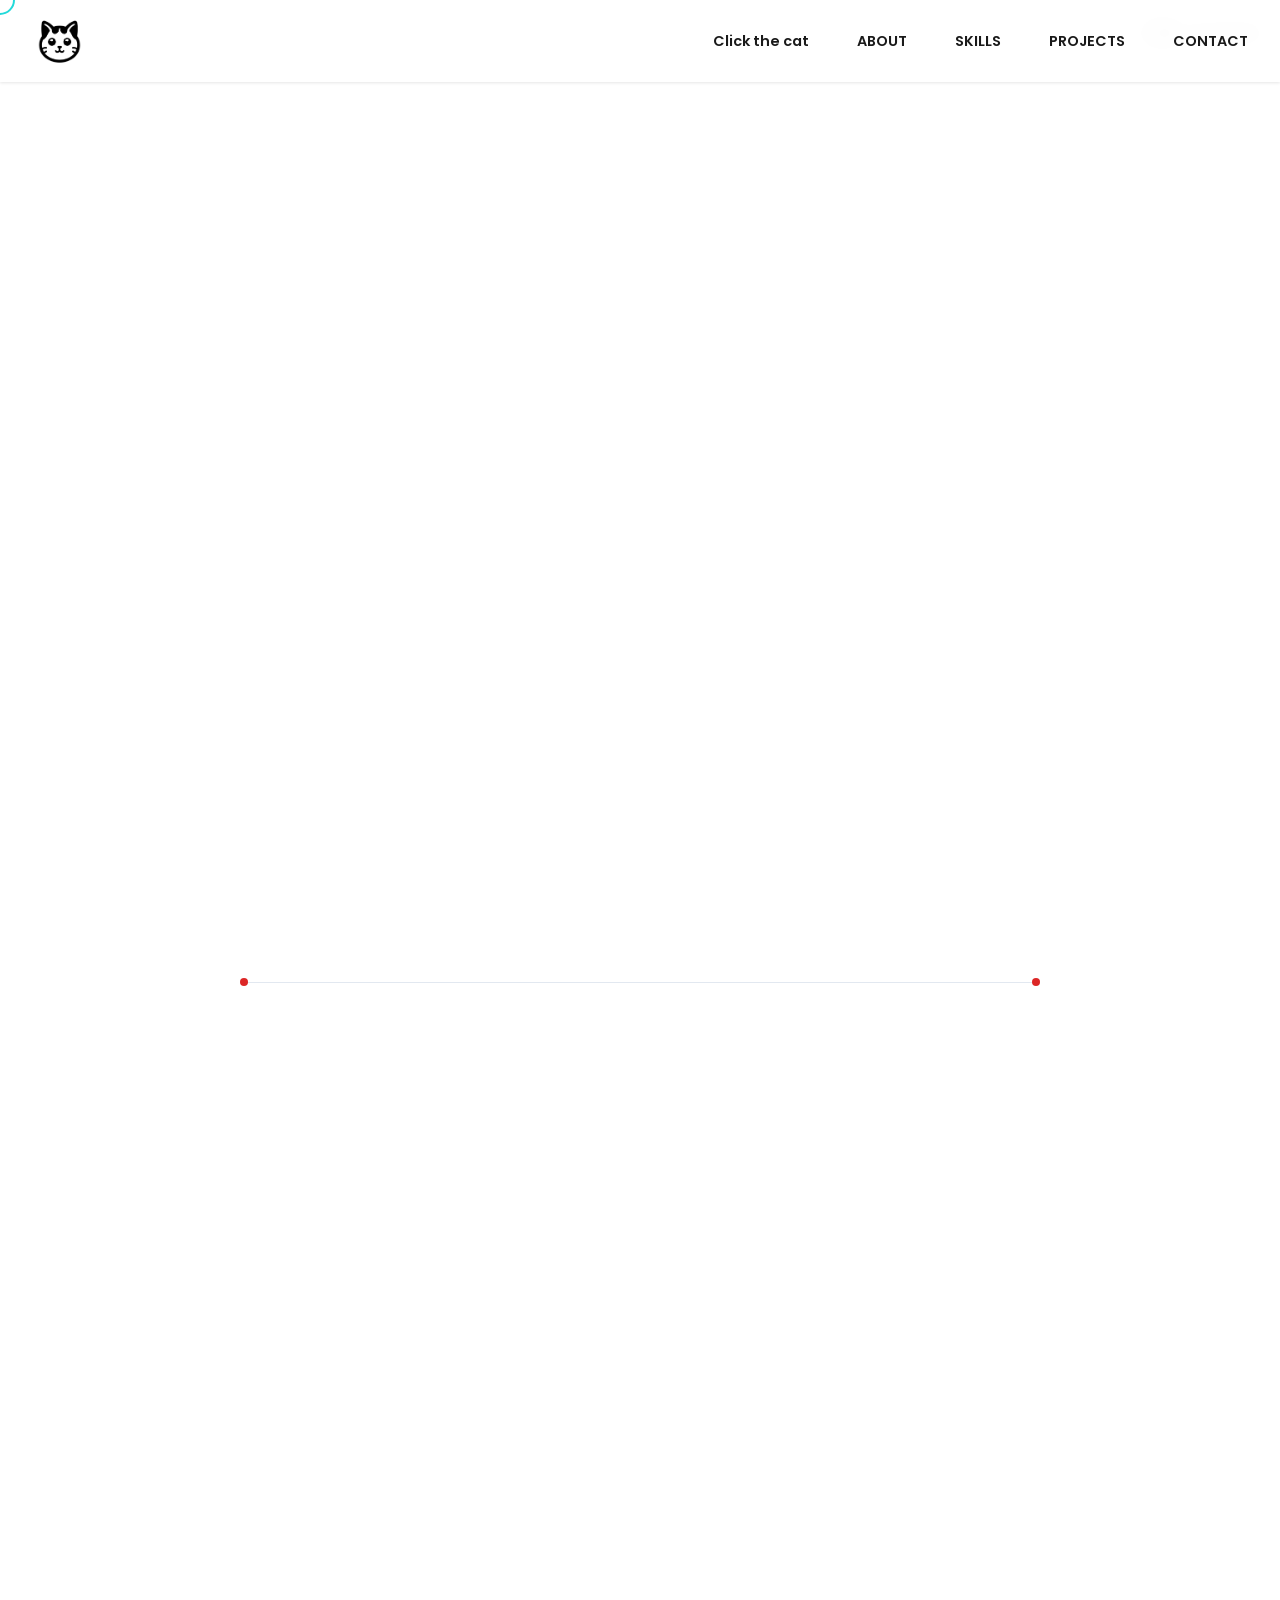
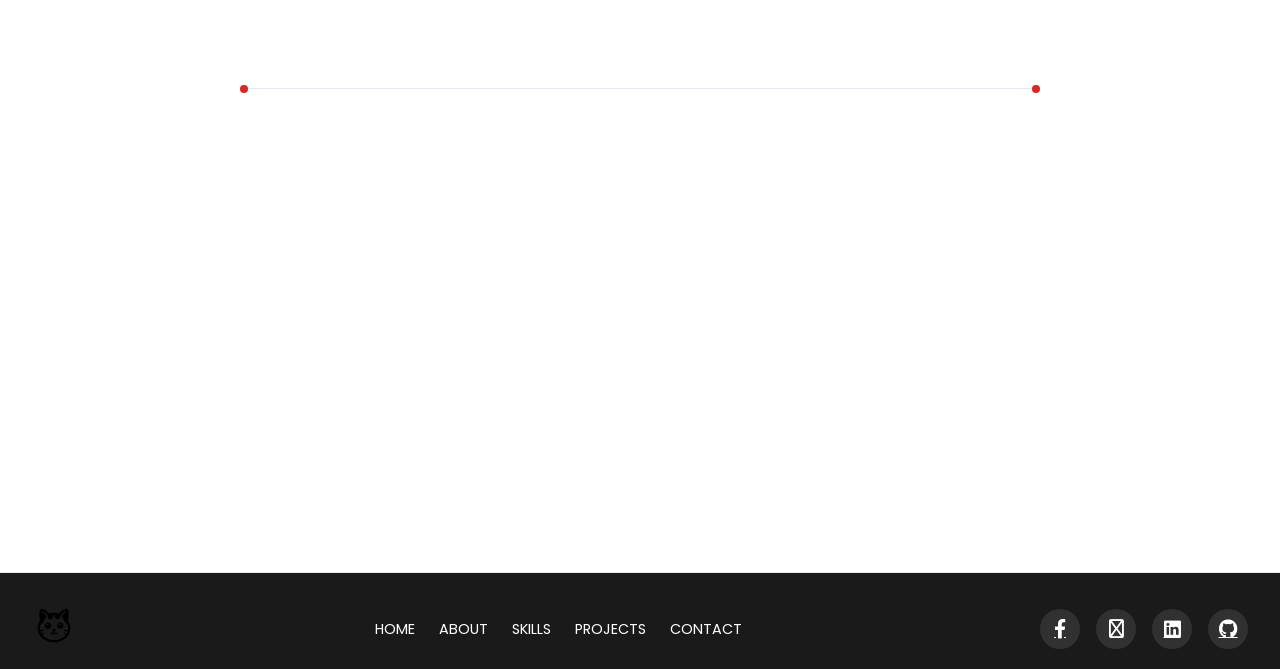
==== commit 0d004204: "add again" ====
--- a/myportfolio/portfolio.html
+++ b/myportfolio/portfolio.html
@@ -33,7 +33,7 @@
       </div>
       <nav>
         <ul class="nav-list">
-          <li><a href="#home" class="nav-link">HOME</a></li>
+          <li><a href="#home" class="nav-link">Click the cat</a></li>
           <li><a href="#about" class="nav-link">ABOUT</a></li>
           <li><a href="#skills" class="nav-link">SKILLS</a></li>
           <li><a href="#projects" class="nav-link">PROJECTS</a></li>
